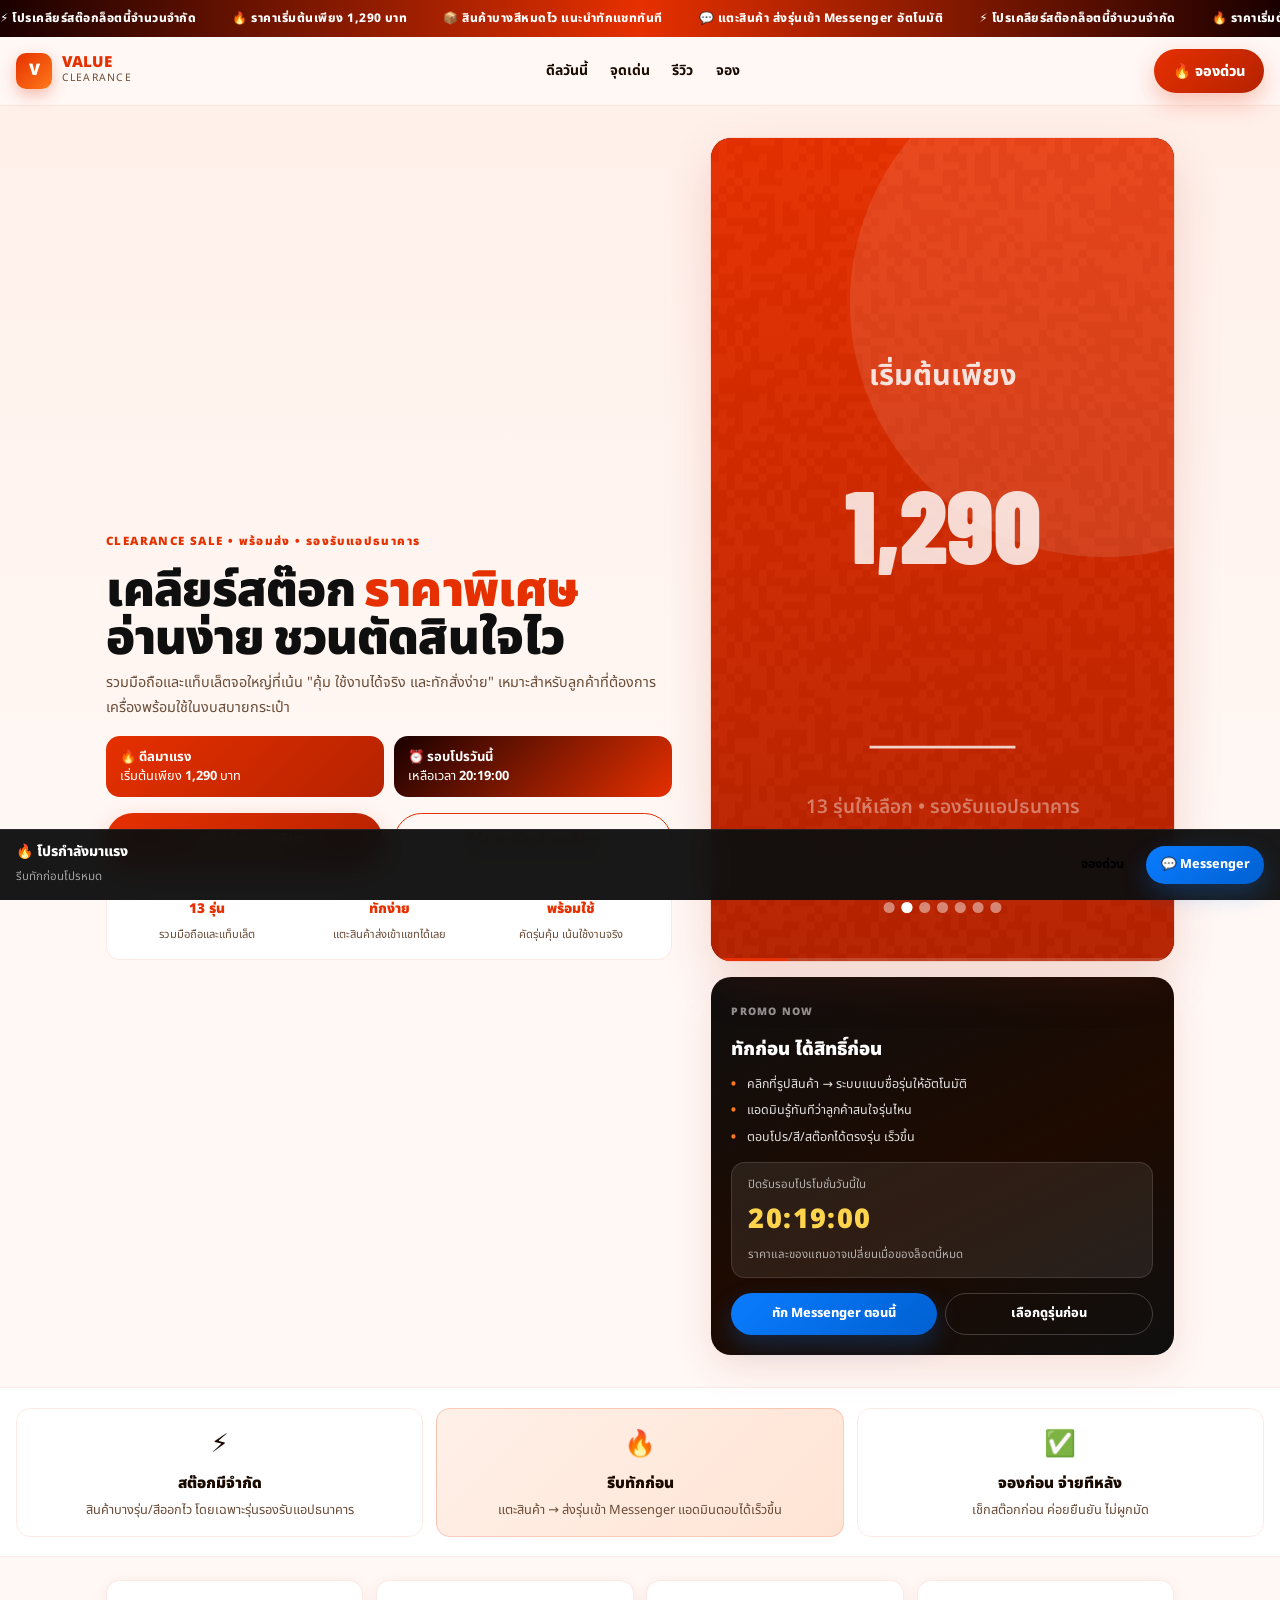
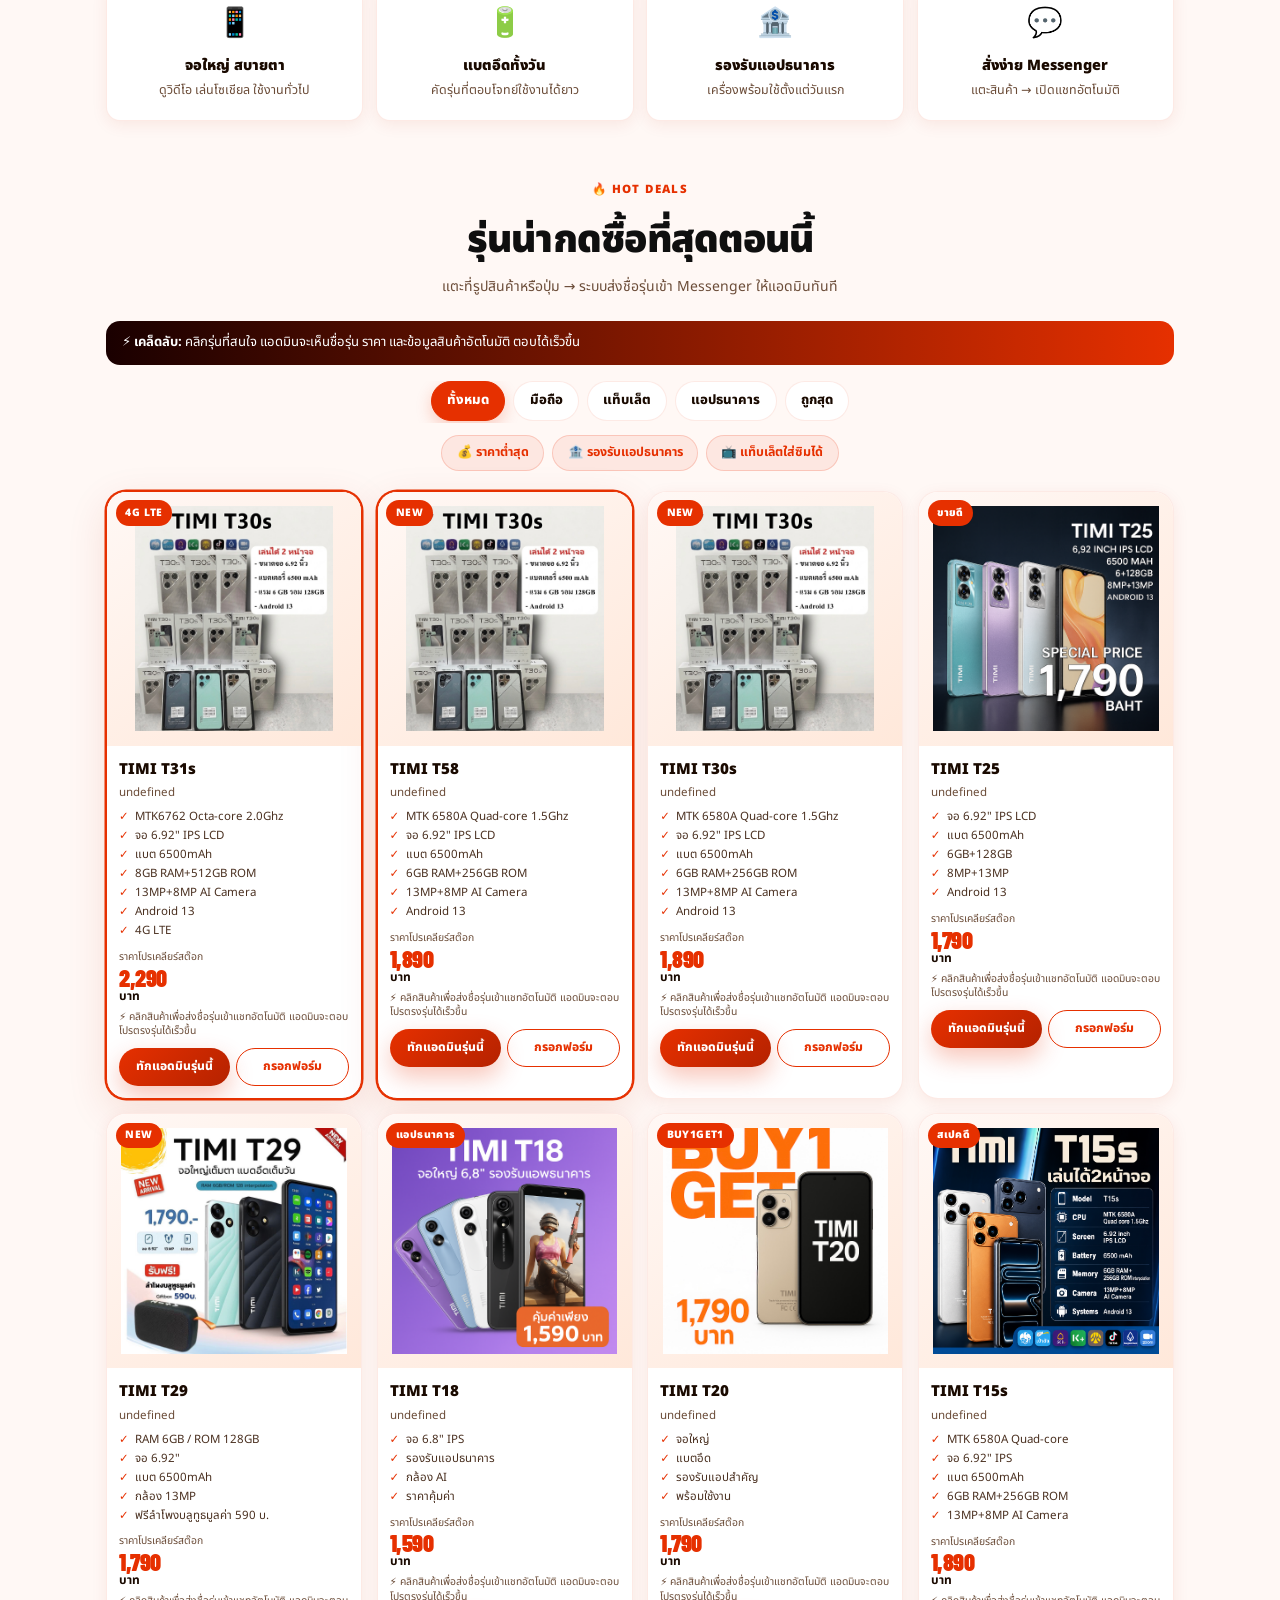
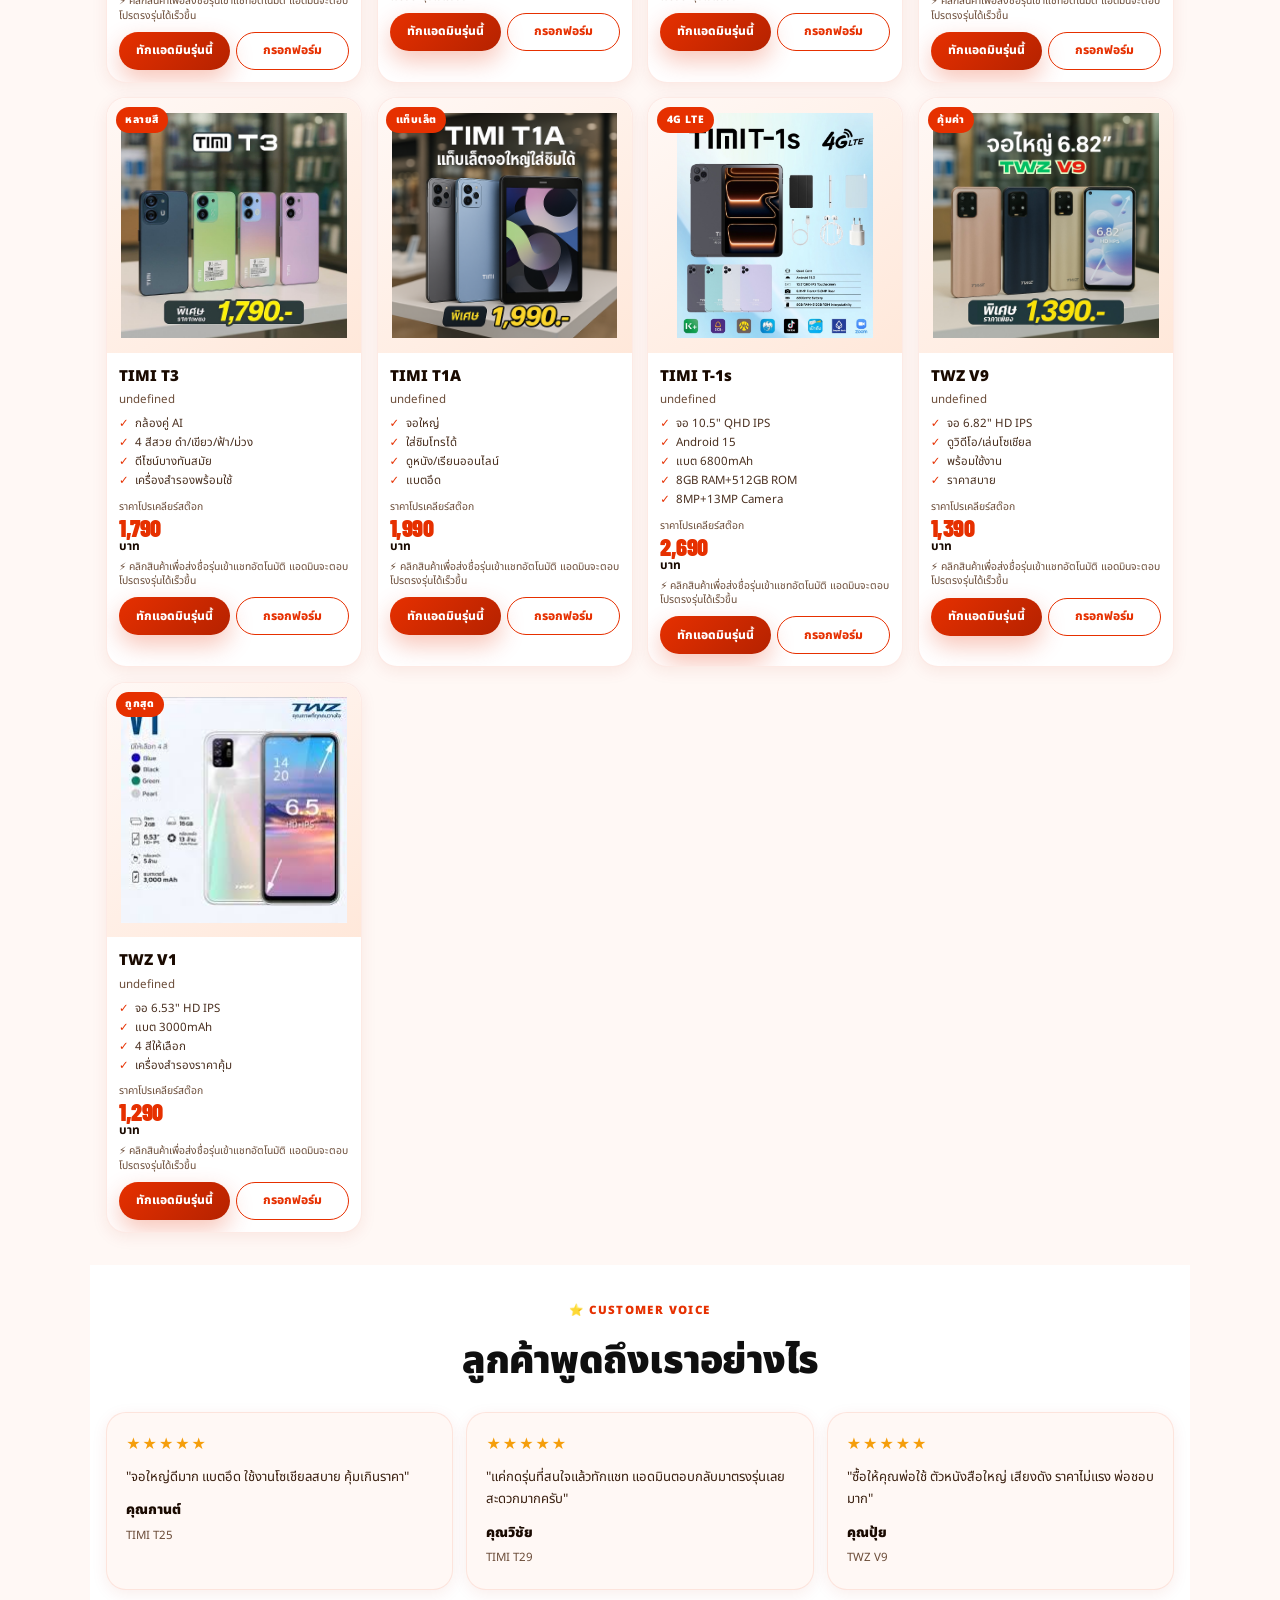
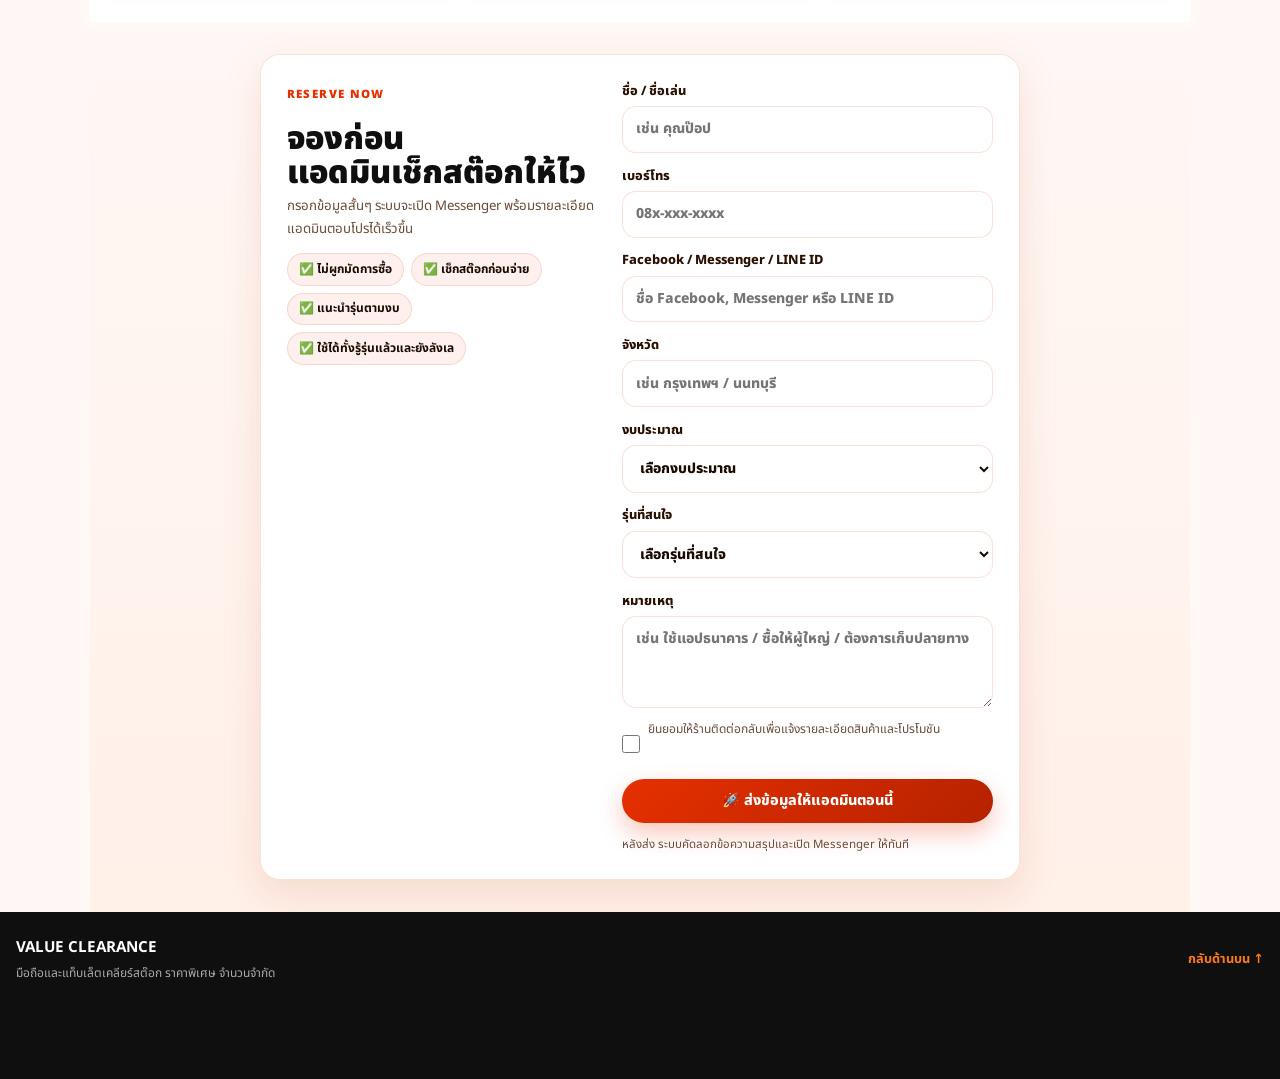
==== timi-clearance-v5/index.html @ 65710ac8 "Add TIMI clearance v5 test page" ====
<!doctype html>
<html lang="th">
<head>
  <meta charset="utf-8"/>
  <meta name="viewport" content="width=device-width, initial-scale=1"/>
  <title>มือถือเคลียร์สต๊อก ราคาพิเศษ | VALUE CLEARANCE</title>
  <meta name="description" content="มือถือและแท็บเล็ตจอใหญ่ ราคาพิเศษ พร้อมใช้งาน รองรับแอปธนาคาร แบตอึด ส่งไว มีรับประกัน"/>
  <meta property="og:title" content="มือถือเคลียร์สต๊อก ราคาพิเศษ"/>
  <meta property="og:description" content="ดีลมือถือจอใหญ่ เริ่มต้น 1,290 บาท"/>
  <meta property="og:image" content="../assets/campaign/phone-clearance-hero.png"/>
  <meta property="og:type" content="website"/>
  <link rel="preconnect" href="https://fonts.googleapis.com"/>
  <link rel="preconnect" href="https://fonts.gstatic.com" crossorigin/>
  <link href="https://fonts.googleapis.com/css2?family=Noto+Sans+Thai:wght@400;600;700;800;900&family=Barlow+Condensed:wght@700;800;900&display=swap" rel="stylesheet"/>
  <script>
/*
  แก้ค่าตรงนี้ก่อนอัปขึ้น GitHub Pages

  สิ่งที่เพิ่มในเวอร์ชันนี้:
  - Messenger ถูกตั้งเป็นช่องทางหลักของ Sale Page
  - เมื่อกดสินค้า/ปุ่มทักแชท ระบบจะเปิด Messenger พร้อม ref ของรุ่น/แหล่งที่มา
  - ระบบจะคัดลอกข้อความสรุป Lead หรือข้อมูลสินค้าไว้ให้ลูกค้าวางในแชทอีกชั้นหนึ่ง
  - ระบบรองรับการส่งข้อมูลไป Google Apps Script Web App เพื่อเก็บลง Google Sheets
  - Meta Pixel ถูกฝังใน <head> และยิง ViewContent, Lead, Contact ตามพฤติกรรมลูกค้า

  วิธีตั้งค่าแบบเร็ว:
  1) Messenger หลักของร้าน:
     preferredChat: "messenger"
     messengerUrl: "https://m.me/170306732996781"
     messengerPageIdOrUsername: "170306732996781"

  2) Meta Pixel:
     facebookPixelId: "วาง Pixel ID ที่นี่"

  3) Google Sheets:
     googleSheetsUrl: "วาง URL ของ Google Apps Script Web App ที่นี่"
     googleSheets.enabled: true
     googleSheets.webAppUrl: "วาง URL ของ Google Apps Script Web App ที่นี่"
*/
window.SALES_PAGE_CONFIG = {
  shopName: "VALUE CLEARANCE",
  tagline: "มือถือจอใหญ่ ราคาคุ้ม พร้อมใช้งาน",

  // [Chat Channel] เลือกช่องทางหลักเมื่อกดสินค้า: "messenger" คือค่าแนะนำสำหรับหน้านี้
  preferredChat: "messenger",

  // [LINE Fallback] เก็บไว้เป็นช่องทางสำรอง หากอนาคตต้องกลับไปใช้ LINE OA
  lineUrl: "https://line.me/R/ti/p/@YOUR_LINE_OA",
  lineOaId: "@YOUR_LINE_OA",
  // ถ้ามีลิงก์ LINE OA แบบพิเศษ สามารถใส่เองได้ เช่น https://line.me/R/oaMessage/%40YOUR_LINE_OA/
  // ระบบจะเติมข้อความตามหลัง ? ให้อัตโนมัติ
  lineOaMessageBase: "",

  // [Messenger] ลิงก์หลักของเพจ Facebook ที่ใช้รับ Lead จาก Sale Page
  messengerUrl: "https://m.me/170306732996781",
  messengerPageIdOrUsername: "170306732996781",

  phone: "YOUR_PHONE_NUMBER",
  // TODO: รอใส่ Pixel ID จาก Meta Events Manager (Chrome session ปัจจุบันยังเปิด Events Manager ไม่สำเร็จ)
  facebookPixelId: "",

  // [Messenger Automation] true = คัดลอกข้อความสรุปไว้ให้ลูกค้าวางใน Messenger เพราะ m.me ไม่รองรับ prefill ข้อความยาวโดยตรง
  autoCopyMessage: true,

  // [Google Sheets] Web App URL จาก Apps Script สำหรับบันทึก Lead เข้า Google Sheets
  googleSheetsUrl: "https://script.google.com/macros/s/AKfycbyaj0XPTR7laRkSAHMVWZaZtSeGnejkvhW45q8i0pRAoW2O400bATjP-mih1FFodAeHwA/exec",

  googleSheets: {
    // [Google Sheets] true = เปิดการส่งข้อมูลฟอร์มไป Google Sheets แบบเบื้องหลัง
    enabled: true,
    // [Google Sheets] วาง URL ที่ได้จาก Deploy > Web app เช่น https://script.google.com/macros/s/XXXXX/exec
    webAppUrl: "https://script.google.com/macros/s/AKfycbyaj0XPTR7laRkSAHMVWZaZtSeGnejkvhW45q8i0pRAoW2O400bATjP-mih1FFodAeHwA/exec"
  }
};

</script>
  <script>
    (function(){
      const pid=(window.SALES_PAGE_CONFIG?.facebookPixelId||"").trim();
      const ok=pid&&!pid.includes("YOUR_");
      window.__META_PIXEL_READY__=false;
      if(!ok)return;
      !function(f,b,e,v,n,t,s){if(f.fbq)return;n=f.fbq=function(){n.callMethod?n.callMethod.apply(n,arguments):n.queue.push(arguments)};if(!f._fbq)f._fbq=n;n.push=n;n.loaded=!0;n.version='2.0';n.queue=[];t=b.createElement(e);t.async=!0;t.src=v;s=b.getElementsByTagName(e)[0];s.parentNode.insertBefore(t,s)}(window,document,'script','https://connect.facebook.net/en_US/fbevents.js');
      fbq("init",pid);fbq("track","PageView");window.__META_PIXEL_READY__=true;
    })();
  </script>
  <style>
/* ═══════════════════════════════════════════
   VALUE CLEARANCE — Mobile-First Sales Page
   Theme: Black / Red / Orange
   ═══════════════════════════════════════════ */

*, *::before, *::after { box-sizing: border-box; margin: 0; padding: 0; }

:root {
  --red:    #e63000;
  --red2:   #b52200;
  --orange: #ff7a1a;
  --dark:   #0f0f0f;
  --ink:    #1a0a00;
  --muted:  #6b4c38;
  --card:   #ffffff;
  --border: rgba(230,48,0,.10);
  --bg:     #fff8f5;
  --shadow: 0 12px 40px rgba(180,40,0,.12);
  --shadow-sm: 0 4px 16px rgba(180,40,0,.08);
  --radius: 20px;
  --radius-sm: 14px;
  --r: 999px;
}

html { scroll-behavior: smooth; }

body {
  font-family: "Noto Sans Thai", system-ui, sans-serif;
  background: var(--bg);
  color: var(--ink);
  line-height: 1.6;
  overflow-x: hidden;
}

img { display: block; max-width: 100%; }
a { color: inherit; text-decoration: none; }
button { cursor: pointer; font: inherit; border: none; background: none; }

/* ── TICKER ── */
.ticker { background: linear-gradient(90deg,#1a0000,#e63000,#1a0000); overflow: hidden; padding: 9px 0; }
.ticker-track {
  display: flex; gap: 36px; white-space: nowrap; min-width: max-content;
  animation: ticker-slide 22s linear infinite;
  font-size: .75rem; font-weight: 800; color: #fff; letter-spacing: .04em;
}
@keyframes ticker-slide { from{transform:translateX(0)} to{transform:translateX(-50%)} }

/* ── HEADER ── */
.site-header {
  position: sticky; top: 0; z-index: 100;
  display: flex; align-items: center; justify-content: space-between; gap: 12px;
  padding: .75rem 1rem;
  background: rgba(255,248,245,.92); backdrop-filter: blur(14px);
  border-bottom: 1px solid var(--border);
}
.brand { display: flex; align-items: center; gap: .6rem; }
.brand-icon {
  width: 36px; height: 36px; border-radius: 10px; display: grid; place-items: center;
  background: linear-gradient(135deg,var(--red),var(--orange));
  font-size: 1rem; font-weight: 900; color: #fff;
  box-shadow: 0 6px 16px rgba(230,48,0,.3);
}
.brand strong { display: block; font-size: .95rem; font-weight: 900; color: var(--red); line-height: 1; }
.brand small  { display: block; font-size: .65rem; color: var(--muted); letter-spacing: .12em; }
.desktop-nav { display: none; }
@media(min-width:700px){ .desktop-nav{display:flex;gap:1.4rem;} .desktop-nav a{font-size:.875rem;font-weight:700;color:var(--ink);} .desktop-nav a:hover{color:var(--red);} }

/* ── BUTTONS ── */
.btn { display: inline-flex; align-items: center; justify-content: center; gap: .4rem; border-radius: var(--r); font-weight: 800; white-space: nowrap; transition: transform .15s, filter .15s; min-height: 44px; padding: .6rem 1.2rem; font-size: .9rem; }
.btn:hover { transform: translateY(-2px); filter: brightness(1.06); }
.btn:active { transform: scale(.97); }

.btn-primary  { background: linear-gradient(135deg,var(--red),var(--red2)); color: #fff; box-shadow: 0 10px 24px rgba(230,48,0,.28); }
.btn-fire     { background: linear-gradient(135deg,var(--red),var(--red2)); color: #fff; box-shadow: 0 10px 24px rgba(230,48,0,.28); animation: pulse-btn 1.9s ease-in-out infinite; }
.btn-fire-sm  { background: linear-gradient(135deg,var(--red),var(--red2)); color: #fff; padding: .5rem 1rem; font-size: .8rem; min-height: 36px; }
.btn-messenger{ background: linear-gradient(135deg,#0a7cff,#0060d1); color: #fff; box-shadow: 0 10px 24px rgba(10,124,255,.25); }
.btn-ghost    { background: transparent; color: var(--red); border: 1.5px solid var(--red); }
.btn-ghost:hover{ background: rgba(230,48,0,.06); }
.btn-lg       { padding: .85rem 1.8rem; font-size: 1rem; min-height: 52px; }
.btn-sm       { padding: .5rem .9rem; font-size: .78rem; min-height: 38px; }

@keyframes pulse-btn {
  0%,100%{ box-shadow: 0 10px 24px rgba(230,48,0,.28); }
  50%{ box-shadow: 0 10px 36px rgba(230,48,0,.55); }
}

/* ── VIDEO HERO ── */
/* ── HERO (original two-column layout) ── */
.hero-shell {
  background: linear-gradient(180deg,#fff0ea 0%,#fff8f5 60%,#fff8f5 100%);
}
.hero {
  display: grid; grid-template-columns: 1fr;
  gap: 1.6rem; align-items: start;
}
@media(min-width:900px){
  .hero { grid-template-columns: 1.1fr 0.9fr; gap: 2.4rem; align-items: center; }
}

.hero-copy .eyebrow { color: var(--red); font-size: .72rem; letter-spacing: .12em; font-weight: 900; text-transform: uppercase; display: block; margin-bottom: .7rem; }
.hero-copy h1 {
  font-family: "Barlow Condensed","Noto Sans Thai",sans-serif;
  font-size: clamp(2rem,8vw,3rem); font-weight: 900; line-height: 1.0;
  text-transform: uppercase; letter-spacing: -.02em; color: #0f0f0f; margin-bottom: .7rem;
}
.hero-copy h1 span { color: var(--red); }
.hero-copy > p { font-size: .9rem; color: var(--muted); line-height: 1.75; margin-bottom: 1rem; }

.hero-alerts { display: flex; gap: .6rem; flex-wrap: wrap; margin-bottom: 1rem; }
.hero-alert {
  flex: 1; min-width: 140px; border-radius: var(--radius-sm);
  padding: .7rem .9rem; color: #fff; font-size: .8rem; line-height: 1.4;
}
.hero-alert strong { display: block; font-size: .82rem; margin-bottom: 2px; }
.hero-alert.hot  { background: linear-gradient(135deg,#e63000,#b52200); }
.hero-alert.warn { background: linear-gradient(135deg,#1a0000,#e63000); }

.hero-actions { display: flex; gap: .7rem; flex-wrap: wrap; margin-bottom: 1.1rem; }
.hero-actions .btn { flex: 1; min-width: 130px; }

.trust-row {
  display: flex; gap: .5rem; flex-wrap: wrap;
  padding: .8rem; background: #fff;
  border-radius: var(--radius-sm); border: 1px solid var(--border);
}
.trust-row div { flex: 1; min-width: 80px; text-align: center; }
.trust-row strong { display: block; font-size: .85rem; font-weight: 900; color: var(--red); }
.trust-row span   { font-size: .7rem; color: var(--muted); }

/* right column */
.hero-visual-wrap { display: flex; flex-direction: column; gap: 1rem; }

/* video slot — replaces campaign image */
.hero-video-slot {
  position: relative; border-radius: var(--radius); overflow: hidden;
  box-shadow: 0 20px 50px rgba(180,40,0,.16), 0 0 0 1px var(--border);
  background: #0f0f0f;
}
.hero-video-slot canvas { display: block; width: 100%; }
.vid-ui { position: absolute; bottom: 0; left: 0; right: 0; }
.vid-progress-bar { height: 3px; background: rgba(255,255,255,.15); }
.vid-progress-fill { height: 100%; width: 0%; background: var(--red); transition: width .3s linear; }

/* side card */
.hero-side-card {
  padding: 1.3rem; border-radius: var(--radius);
  background: linear-gradient(155deg,#0f0f0f,#1e0a00 55%,#0f0f0f);
  color: #fff; box-shadow: var(--shadow);
}
.hero-side-card .eyebrow { color: rgba(255,255,255,.55); font-size: .65rem; }
.hero-side-card h2 { font-size: 1.15rem; font-weight: 900; margin: .4rem 0 .7rem; }
.rush-list { list-style: none; padding: 0; display: flex; flex-direction: column; gap: .5rem; margin-bottom: .9rem; }
.rush-list li { font-size: .78rem; color: rgba(255,255,255,.88); padding-left: 1rem; position: relative; line-height: 1.5; }
.rush-list li::before { content: "•"; position: absolute; left: 0; color: var(--orange); font-weight: 900; }
.countdown-card {
  background: rgba(255,255,255,.08); border: 1px solid rgba(255,255,255,.12);
  border-radius: var(--radius-sm); padding: .8rem 1rem; margin-bottom: .9rem;
}
.countdown-card small, .countdown-card span { display: block; font-size: .72rem; color: rgba(255,255,255,.65); }
.countdown-card strong { display: block; font-size: 1.7rem; font-weight: 900; color: #ffd44d; letter-spacing: .05em; margin: .2rem 0 .3rem; font-variant-numeric: tabular-nums; }
.side-card-actions { display: flex; gap: .5rem; flex-wrap: wrap; }
.side-card-actions .btn { flex: 1; font-size: .8rem; min-height: 42px; }
.btn-ghost.side { border-color: rgba(255,255,255,.2); color: #fff; }
.btn-ghost.side:hover { background: rgba(255,255,255,.08); }

/* ── URGENCY STRIP ── */
.urgency-strip {
  display: grid; grid-template-columns: repeat(3,1fr); gap: .8rem;
  padding: 1.2rem 1rem;
  background: #fff; border-top: 1px solid var(--border); border-bottom: 1px solid var(--border);
}
@media(max-width:600px){ .urgency-strip{grid-template-columns:1fr;} }

.urgency-card { padding: 1rem; border-radius: var(--radius-sm); border: 1px solid var(--border); text-align: center; }
.urgency-card.highlight { background: linear-gradient(135deg,#fff0e8,#ffe4d4); border-color: rgba(230,48,0,.18); }
.urg-icon { font-size: 1.6rem; display: block; margin-bottom: .4rem; }
.urgency-card strong { display: block; font-size: .95rem; font-weight: 900; color: var(--ink); margin-bottom: .3rem; }
.urgency-card p { font-size: .8rem; color: var(--muted); line-height: 1.5; }

/* ── BENEFITS ── */
.benefit-strip {
  display: grid; grid-template-columns: repeat(2,1fr); gap: .8rem;
  padding: 1.4rem 1rem; max-width: 1100px; margin: 0 auto;
}
@media(min-width:700px){ .benefit-strip{grid-template-columns:repeat(4,1fr);} }

.benefit-card {
  padding: 1.2rem; border-radius: var(--radius-sm);
  background: #fff; border: 1px solid var(--border); box-shadow: var(--shadow-sm);
  text-align: center;
}
.bicon { font-size: 1.8rem; display: block; margin-bottom: .5rem; }
.benefit-card strong { display: block; font-size: .9rem; font-weight: 900; color: var(--ink); margin-bottom: .25rem; }
.benefit-card p { font-size: .78rem; color: var(--muted); }

/* ── SECTION COMMON ── */
.section-pad { padding: 2rem 1rem; max-width: 1100px; margin: 0 auto; }
.section-head { text-align: center; margin-bottom: 1.4rem; }
.eyebrow { display: inline-block; font-size: .72rem; font-weight: 900; letter-spacing: .12em; text-transform: uppercase; color: var(--red); margin-bottom: .5rem; }
.section-head h2 {
  font-family: "Barlow Condensed","Noto Sans Thai",sans-serif;
  font-size: clamp(1.6rem,5vw,2.4rem); font-weight: 900; text-transform: uppercase;
  color: #0f0f0f; margin-bottom: .4rem; letter-spacing: -.02em;
}
.section-head p { font-size: .875rem; color: var(--muted); max-width: 520px; margin: 0 auto; line-height: 1.7; }

.deal-notice {
  background: linear-gradient(90deg,#1a0000,#e63000);
  color: #fff; font-size: .82rem; border-radius: var(--radius-sm);
  padding: .75rem 1rem; margin-bottom: 1rem; line-height: 1.5;
}

/* ── FILTERS ── */
.toolbar { display: flex; gap: .5rem; flex-wrap: wrap; justify-content: center; margin-bottom: .8rem; overflow-x: auto; padding-bottom: 2px; }
.filter-btn {
  min-height: 40px; padding: .45rem .95rem; border-radius: var(--r);
  font-size: .82rem; font-weight: 800; white-space: nowrap;
  background: #fff; color: var(--ink); border: 1.5px solid var(--border);
  transition: all .15s;
}
.filter-btn.is-active, .filter-btn:hover { background: var(--red); color: #fff; border-color: var(--red); box-shadow: 0 6px 16px rgba(230,48,0,.22); }

.quick-picks { display: flex; gap: .5rem; flex-wrap: wrap; justify-content: center; margin-bottom: 1.2rem; }
.mini-chip {
  font-size: .78rem; font-weight: 700; padding: .4rem .9rem; border-radius: var(--r);
  background: rgba(230,48,0,.08); border: 1px solid rgba(230,48,0,.18); color: var(--red);
  min-height: 36px; transition: all .15s;
}
.mini-chip:hover { background: rgba(230,48,0,.15); }

/* ── PRODUCT GRID ── */
.product-grid {
  display: grid; gap: .9rem;
  grid-template-columns: repeat(2, 1fr);
}
@media(min-width:600px){ .product-grid{grid-template-columns:repeat(3,1fr);} }
@media(min-width:900px){ .product-grid{grid-template-columns:repeat(4,1fr);} }

.product-card {
  background: var(--card); border-radius: var(--radius); overflow: hidden;
  border: 1px solid var(--border); box-shadow: var(--shadow-sm);
  transition: transform .2s, box-shadow .2s;
}
.product-card.is-featured { border-color: var(--red); box-shadow: 0 0 0 1.5px var(--red), var(--shadow); }
.product-card:hover { transform: translateY(-4px); box-shadow: var(--shadow); }

.product-media {
  position: relative; display: block; width: 100%; padding: 0;
  background: linear-gradient(145deg,#fff8f5,#ffe8da);
  aspect-ratio: 1/1; overflow: hidden;
}
.product-media img { width: 100%; height: 100%; object-fit: contain; padding: .9rem; transition: transform .25s; }
.product-media:hover img { transform: scale(1.05); }
.badge {
  position: absolute; top: .55rem; left: .55rem;
  background: var(--red); color: #fff; font-size: .65rem; font-weight: 900;
  padding: .28rem .6rem; border-radius: var(--r); letter-spacing: .04em;
}

.product-body { padding: .75rem; }
.product-title-link {
  display: block; text-align: left; padding: 0;
  font-size: .95rem; font-weight: 900; color: var(--ink); margin-bottom: .2rem;
  transition: color .15s;
}
.product-title-link:hover { color: var(--red); }
.subtitle { font-size: .72rem; color: var(--muted); margin-bottom: .5rem; line-height: 1.4; }

.specs { list-style: none; margin-bottom: .6rem; display: flex; flex-direction: column; gap: .18rem; }
.specs li { font-size: .72rem; color: #4a3020; line-height: 1.4; padding-left: 1rem; position: relative; }
.specs li::before { content: "✓"; position: absolute; left: 0; color: var(--red); font-weight: 900; }

.price-row { margin-bottom: .5rem; }
.price-row small { font-size: .65rem; color: var(--muted); display: block; }
.price { font-family: "Barlow Condensed","Noto Sans Thai",sans-serif; font-size: 1.5rem; font-weight: 900; color: var(--red); line-height: 1; letter-spacing: -.02em; }
.price small { font-size: .75rem; font-family: "Noto Sans Thai",sans-serif; font-weight: 700; color: var(--ink); letter-spacing: 0; }

.rush-note { font-size: .65rem; color: var(--muted); line-height: 1.4; margin-bottom: .55rem; }

.card-actions { display: flex; gap: .4rem; }
.card-actions .btn { flex: 1; font-size: .75rem; min-height: 38px; padding: .4rem .5rem; }
.btn-primary.card-btn { background: linear-gradient(135deg,var(--red),var(--red2)); color: #fff; }
.btn-ghost.card-btn  { border-color: var(--border); color: var(--muted); font-size: .72rem; }

/* ── REVIEWS ── */
.reviews { background: #fff; padding: 2rem 1rem; }
.reviews .reviews-inner, .reviews { max-width: 1100px; margin: 0 auto; }
.review-grid { display: grid; gap: .8rem; grid-template-columns: 1fr; margin-top: 1.2rem; }
@media(min-width:700px){ .review-grid{grid-template-columns:repeat(3,1fr);} }

.review-card {
  padding: 1.2rem; border-radius: var(--radius);
  background: var(--bg); border: 1px solid var(--border); box-shadow: var(--shadow-sm);
}
.stars { font-size: 1rem; color: #f59e0b; margin-bottom: .5rem; letter-spacing: 2px; }
.review-card p { font-size: .82rem; color: #3a2010; line-height: 1.7; margin-bottom: .75rem; }
.review-card strong { font-size: .85rem; font-weight: 900; color: var(--ink); display: block; }
.review-card span   { font-size: .72rem; color: var(--muted); }

/* ── LEAD FORM ── */
.lead-section { background: linear-gradient(180deg,#fff8f5,#fff0e8); padding: 2rem 1rem; }
.lead-card {
  max-width: 760px; margin: 0 auto; display: grid; gap: 1.6rem;
  background: #fff; border-radius: var(--radius);
  border: 1px solid rgba(230,48,0,.14); box-shadow: var(--shadow);
  padding: 1.6rem;
}
@media(min-width:760px){ .lead-card{grid-template-columns:1fr 1.2fr;} }

.lead-copy h2 { font-family:"Barlow Condensed","Noto Sans Thai",sans-serif; font-size:clamp(1.5rem,5vw,2rem); font-weight:900; text-transform:uppercase; color:#0f0f0f; margin:.5rem 0; line-height:1.05; }
.lead-copy p  { font-size:.83rem; color:var(--muted); margin-bottom:.8rem; line-height:1.7; }
.mini-benefits{ display:flex; flex-wrap:wrap; gap:.45rem; }
.mini-benefits span{ font-size:.75rem; font-weight:700; padding:.35rem .7rem; border-radius:var(--r); background:rgba(230,48,0,.07); border:1px solid rgba(230,48,0,.15); color:var(--ink); }

.lead-form { display:grid; gap:.8rem; }
.lead-form label { display:flex; flex-direction:column; gap:.3rem; font-size:.8rem; font-weight:800; color:#2a1000; }
.lead-form input,
.lead-form select,
.lead-form textarea {
  background:#fff; border:1.5px solid rgba(230,48,0,.15); color:var(--ink);
  border-radius:var(--radius-sm); padding:.7rem .85rem; font:inherit; font-size:.875rem;
  min-height:44px; transition:border-color .15s,outline .15s;
}
.lead-form input:focus,
.lead-form select:focus,
.lead-form textarea:focus { outline:3px solid rgba(230,48,0,.14); border-color:var(--red); }
.lead-form .full { grid-column:1/-1; }
.lead-form .consent { flex-direction:row; align-items:flex-start; gap:.5rem; }
.lead-form .consent input { width:18px; height:18px; flex-shrink:0; margin-top:.1rem; }
.lead-form .consent span { font-size:.75rem; font-weight:400; color:var(--muted); line-height:1.5; }
.form-note { font-size:.72rem; color:var(--muted); line-height:1.5; }
.form-note.is-success { color:#059669; }
.form-note.is-warning { color:var(--red); }

/* ── FOOTER ── */
.site-footer {
  background:#0f0f0f; color:rgba(255,255,255,.65);
  padding:1.5rem 1rem; display:flex; align-items:center; justify-content:space-between; flex-wrap:wrap; gap:.8rem;
  padding-bottom:6rem;
}
.site-footer strong { color:#fff; display:block; font-size:.95rem; margin-bottom:.25rem; }
.site-footer p { font-size:.75rem; }
.site-footer a { font-size:.8rem; color:var(--orange); font-weight:700; }

/* ── STICKY CTA ── */
.sticky-cta {
  position:fixed; bottom:0; left:0; right:0; z-index:200;
  background:rgba(15,15,15,.96); backdrop-filter:blur(12px);
  border-top:1px solid rgba(255,255,255,.08);
  padding:.7rem 1rem;
  display:flex; align-items:center; justify-content:space-between; gap:.8rem;
}
.sticky-copy strong { display:block; font-size:.875rem; font-weight:800; color:#fff; }
.sticky-copy small  { font-size:.72rem; color:rgba(255,255,255,.6); font-variant-numeric:tabular-nums; }
.sticky-actions { display:flex; gap:.5rem; flex-shrink:0; }

/* ── TOAST ── */
.toast {
  position:fixed; bottom:70px; left:50%; transform:translateX(-50%);
  background:#0f0f0f; color:#fff; font-size:.8rem; font-weight:700;
  padding:.7rem 1.2rem; border-radius:var(--r); z-index:999;
  box-shadow:0 8px 24px rgba(0,0,0,.35);
  max-width:calc(100vw - 2rem); text-align:center; line-height:1.4;
  animation:toast-in .25s ease;
}
@keyframes toast-in{ from{opacity:0;transform:translateX(-50%) translateY(12px)} to{opacity:1;transform:translateX(-50%) translateY(0)} }

/* ── UTILITIES ── */
.pulse { animation:pulse-btn 1.9s ease-in-out infinite; }

</style>
</head>
<body>

<div class="ticker" aria-hidden="true">
  <div class="ticker-track">
    <span>⚡ โปรเคลียร์สต๊อกล็อตนี้จำนวนจำกัด</span>
    <span>🔥 ราคาเริ่มต้นเพียง 1,290 บาท</span>
    <span>📦 สินค้าบางสีหมดไว แนะนำทักแชททันที</span>
    <span>💬 แตะสินค้า ส่งรุ่นเข้า Messenger อัตโนมัติ</span>
    <span>⚡ โปรเคลียร์สต๊อกล็อตนี้จำนวนจำกัด</span>
    <span>🔥 ราคาเริ่มต้นเพียง 1,290 บาท</span>
    <span>📦 สินค้าบางสีหมดไว แนะนำทักแชททันที</span>
    <span>💬 แตะสินค้า ส่งรุ่นเข้า Messenger อัตโนมัติ</span>
  </div>
</div>

<header class="site-header" id="top">
  <a class="brand" href="#top">
    <span class="brand-icon">V</span>
    <span><strong>VALUE</strong><small>CLEARANCE</small></span>
  </a>
  <nav class="desktop-nav">
    <a href="#deals">ดีลวันนี้</a>
    <a href="#why">จุดเด่น</a>
    <a href="#reviews">รีวิว</a>
    <a href="#lead-form">จอง</a>
  </nav>
  <button class="btn btn-primary" data-scroll-to="lead-form">🔥 จองด่วน</button>
</header>

<main>
  <!-- HERO (original layout — video replaces campaign image) -->
  <section class="hero-shell">
    <section class="hero section-pad">
      <div class="hero-copy">
        <span class="eyebrow">CLEARANCE SALE • พร้อมส่ง • รองรับแอปธนาคาร</span>
        <h1>เคลียร์สต๊อก <span>ราคาพิเศษ</span><br/>อ่านง่าย ชวนตัดสินใจไว</h1>
        <p>รวมมือถือและแท็บเล็ตจอใหญ่ที่เน้น "คุ้ม ใช้งานได้จริง และทักสั่งง่าย" เหมาะสำหรับลูกค้าที่ต้องการเครื่องพร้อมใช้ในงบสบายกระเป๋า</p>

        <div class="hero-alerts">
          <div class="hero-alert hot">
            <strong>🔥 ดีลมาแรง</strong>
            <span>เริ่มต้นเพียง <b id="heroMinPrice">1,290</b> บาท</span>
          </div>
          <div class="hero-alert warn">
            <strong>⏰ รอบโปรวันนี้</strong>
            <span>เหลือเวลา <b id="heroCountdown">--:--:--</b></span>
          </div>
        </div>

        <div class="hero-actions">
          <button class="btn btn-fire btn-lg pulse" data-scroll-to="deals">🛒 ดูสินค้าราคาพิเศษ</button>
          <button class="btn btn-ghost btn-lg" data-scroll-to="lead-form">ให้แอดมินช่วยเลือก</button>
        </div>

        <div class="trust-row">
          <div><strong id="catalogCount">11 รุ่น</strong><span>รวมมือถือและแท็บเล็ต</span></div>
          <div><strong>ทักง่าย</strong><span>แตะสินค้าส่งเข้าแชทได้เลย</span></div>
          <div><strong>พร้อมใช้</strong><span>คัดรุ่นคุ้ม เน้นใช้งานจริง</span></div>
        </div>
      </div>

      <div class="hero-visual-wrap">
        <!-- วิดีโอโฆษณาแทนรูปโปรโมชั่น -->
        <div class="hero-visual hero-video-slot">
          <canvas id="adCanvas" aria-label="วิดีโอโฆษณาเคลียร์สต๊อก"></canvas>
          <div class="vid-ui">
            <div class="vid-progress-bar"><div class="vid-progress-fill" id="vidProgress"></div></div>
          </div>
        </div>

        <aside class="hero-side-card">
          <span class="eyebrow">PROMO NOW</span>
          <h2>ทักก่อน ได้สิทธิ์ก่อน</h2>
          <ul class="rush-list">
            <li>คลิกที่รูปสินค้า → ระบบแนบชื่อรุ่นให้อัตโนมัติ</li>
            <li>แอดมินรู้ทันทีว่าลูกค้าสนใจรุ่นไหน</li>
            <li>ตอบโปร/สี/สต๊อกได้ตรงรุ่น เร็วขึ้น</li>
          </ul>
          <div class="countdown-card">
            <small>ปิดรับรอบโปรโมชั่นวันนี้ใน</small>
            <strong id="countdownText">--:--:--</strong>
            <span>ราคาและของแถมอาจเปลี่ยนเมื่อของล็อตนี้หมด</span>
          </div>
          <div class="side-card-actions">
            <a class="btn btn-messenger" id="heroLineBtn" href="#" target="_blank" rel="noopener" data-chat-general data-contact-location="hero-side">ทัก Messenger ตอนนี้</a>
            <button class="btn btn-ghost side" data-scroll-to="deals">เลือกดูรุ่นก่อน</button>
          </div>
        </aside>
      </div>
    </section>
  </section>

  <!-- URGENCY -->
  <section class="urgency-strip">
    <div class="urgency-card"><span class="urg-icon">⚡</span><strong>สต๊อกมีจำกัด</strong><p>สินค้าบางรุ่น/สีออกไว โดยเฉพาะรุ่นรองรับแอปธนาคาร</p></div>
    <div class="urgency-card highlight"><span class="urg-icon">🔥</span><strong>รีบทักก่อน</strong><p>แตะสินค้า → ส่งรุ่นเข้า Messenger แอดมินตอบได้เร็วขึ้น</p></div>
    <div class="urgency-card"><span class="urg-icon">✅</span><strong>จองก่อน จ่ายทีหลัง</strong><p>เช็กสต๊อกก่อน ค่อยยืนยัน ไม่ผูกมัด</p></div>
  </section>

  <!-- BENEFITS -->
  <section class="benefit-strip" id="why">
    <article class="benefit-card"><span class="bicon">📱</span><strong>จอใหญ่ สบายตา</strong><p>ดูวิดีโอ เล่นโซเชียล ใช้งานทั่วไป</p></article>
    <article class="benefit-card"><span class="bicon">🔋</span><strong>แบตอึดทั้งวัน</strong><p>คัดรุ่นที่ตอบโจทย์ใช้งานได้ยาว</p></article>
    <article class="benefit-card"><span class="bicon">🏦</span><strong>รองรับแอปธนาคาร</strong><p>เครื่องพร้อมใช้ตั้งแต่วันแรก</p></article>
    <article class="benefit-card"><span class="bicon">💬</span><strong>สั่งง่าย Messenger</strong><p>แตะสินค้า → เปิดแชทอัตโนมัติ</p></article>
  </section>

  <!-- PRODUCTS -->
  <section class="section-pad" id="deals">
    <div class="section-head">
      <span class="eyebrow">🔥 HOT DEALS</span>
      <h2>รุ่นน่ากดซื้อที่สุดตอนนี้</h2>
      <p>แตะที่รูปสินค้าหรือปุ่ม → ระบบส่งชื่อรุ่นเข้า Messenger ให้แอดมินทันที</p>
    </div>
    <div class="deal-notice"><strong>⚡ เคล็ดลับ:</strong> คลิกรุ่นที่สนใจ แอดมินจะเห็นชื่อรุ่น ราคา และข้อมูลสินค้าอัตโนมัติ ตอบได้เร็วขึ้น</div>
    <div class="toolbar">
      <button class="filter-btn is-active" data-filter="all">ทั้งหมด</button>
      <button class="filter-btn" data-filter="phone">มือถือ</button>
      <button class="filter-btn" data-filter="tablet">แท็บเล็ต</button>
      <button class="filter-btn" data-filter="banking">แอปธนาคาร</button>
      <button class="filter-btn" data-filter="lowest">ถูกสุด</button>
    </div>
    <div class="quick-picks">
      <button class="mini-chip" data-filter-shortcut="lowest">💰 ราคาต่ำสุด</button>
      <button class="mini-chip" data-filter-shortcut="banking">🏦 รองรับแอปธนาคาร</button>
      <button class="mini-chip" data-filter-shortcut="tablet">📺 แท็บเล็ตใส่ซิมได้</button>
    </div>
    <div class="product-grid" id="productGrid" aria-live="polite"></div>
  </section>

  <!-- REVIEWS -->
  <section class="reviews section-pad" id="reviews">
    <div class="section-head">
      <span class="eyebrow">⭐ CUSTOMER VOICE</span>
      <h2>ลูกค้าพูดถึงเราอย่างไร</h2>
    </div>
    <div class="review-grid">
      <article class="review-card"><div class="stars">★★★★★</div><p>"จอใหญ่ดีมาก แบตอึด ใช้งานโซเชียลสบาย คุ้มเกินราคา"</p><strong>คุณกานต์</strong><span>TIMI T25</span></article>
      <article class="review-card"><div class="stars">★★★★★</div><p>"แค่กดรุ่นที่สนใจแล้วทักแชท แอดมินตอบกลับมาตรงรุ่นเลย สะดวกมากครับ"</p><strong>คุณวิชัย</strong><span>TIMI T29</span></article>
      <article class="review-card"><div class="stars">★★★★★</div><p>"ซื้อให้คุณพ่อใช้ ตัวหนังสือใหญ่ เสียงดัง ราคาไม่แรง พ่อชอบมาก"</p><strong>คุณปุ้ย</strong><span>TWZ V9</span></article>
    </div>
  </section>

  <!-- LEAD FORM -->
  <section class="lead-section section-pad" id="lead-form">
    <div class="lead-card">
      <div class="lead-copy">
        <span class="eyebrow">RESERVE NOW</span>
        <h2>จองก่อน<br/>แอดมินเช็กสต๊อกให้ไว</h2>
        <p>กรอกข้อมูลสั้นๆ ระบบจะเปิด Messenger พร้อมรายละเอียด แอดมินตอบโปรได้เร็วขึ้น</p>
        <div class="mini-benefits">
          <span>✅ ไม่ผูกมัดการซื้อ</span>
          <span>✅ เช็กสต๊อกก่อนจ่าย</span>
          <span>✅ แนะนำรุ่นตามงบ</span>
          <span>✅ ใช้ได้ทั้งรู้รุ่นแล้วและยังลังเล</span>
        </div>
      </div>
      <form class="lead-form" id="customerLeadForm">
        <label>ชื่อ / ชื่อเล่น<input type="text" name="name" placeholder="เช่น คุณป๊อป" required/></label>
        <label>เบอร์โทร<input type="tel" name="phone" placeholder="08x-xxx-xxxx" required/></label>
        <label>Facebook / Messenger / LINE ID<input type="text" name="line" placeholder="ชื่อ Facebook, Messenger หรือ LINE ID"/></label>
        <label>จังหวัด<input type="text" name="province" placeholder="เช่น กรุงเทพฯ / นนทบุรี"/></label>
        <label>งบประมาณ
          <select name="budget">
            <option value="">เลือกงบประมาณ</option>
            <option value="ไม่เกิน 1,500 บาท">ไม่เกิน 1,500 บาท</option>
            <option value="1,500 - 1,900 บาท">1,500 - 1,900 บาท</option>
            <option value="2,000 - 3,000 บาท">2,000 - 3,000 บาท</option>
            <option value="ยังไม่แน่ใจ ให้แอดมินแนะนำ">ยังไม่แน่ใจ ให้แอดมินแนะนำ</option>
          </select>
        </label>
        <label>รุ่นที่สนใจ
          <select name="product" id="productSelect"><option value="">เลือกรุ่นที่สนใจ</option></select>
        </label>
        <label class="full">หมายเหตุ<textarea name="note" rows="3" placeholder="เช่น ใช้แอปธนาคาร / ซื้อให้ผู้ใหญ่ / ต้องการเก็บปลายทาง"></textarea></label>
        <label class="consent full"><input type="checkbox" required/><span>ยินยอมให้ร้านติดต่อกลับเพื่อแจ้งรายละเอียดสินค้าและโปรโมชัน</span></label>
        <button class="btn btn-fire full" type="submit">🚀 ส่งข้อมูลให้แอดมินตอนนี้</button>
        <p class="form-note" id="formNote">หลังส่ง ระบบคัดลอกข้อความสรุปและเปิด Messenger ให้ทันที</p>
      </form>
    </div>
  </section>
</main>

<footer class="site-footer">
  <div><strong>VALUE CLEARANCE</strong><p>มือถือและแท็บเล็ตเคลียร์สต๊อก ราคาพิเศษ จำนวนจำกัด</p></div>
  <a href="#top">กลับด้านบน ↑</a>
</footer>

<div class="sticky-cta">
  <div class="sticky-copy">
    <strong>🔥 โปรกำลังมาแรง</strong>
    <small id="countdownText">รีบทักก่อนโปรหมด</small>
  </div>
  <div class="sticky-actions">
    <button class="btn btn-sm" data-scroll-to="lead-form">จองด่วน</button>
    <a class="btn btn-messenger btn-sm" id="lineCta" href="#" target="_blank" rel="noopener" data-chat-general data-contact-location="sticky">💬 Messenger</a>
  </div>
</div>

<script>
const CONFIG = window.SALES_PAGE_CONFIG || {};

const products = [
  {
    id: "timi-t31s",
    name: "TIMI T31s",
    price: 2290,
    oldPrice: 3490,
    badge: "4G LTE",
    image: "../assets/products/timi-t30s.jpg",
    tags: ["phone", "banking"],
    sub: "Octa-core เร็ว เล่นได้ 2 หน้าจอ",
    specs: ["MTK6762 Octa-core 2.0Ghz", "จอ 6.92\" IPS LCD", "แบต 6500mAh", "8GB RAM+512GB ROM", "13MP+8MP AI Camera", "Android 13", "4G LTE"]
  },
  {
    id: "timi-t58",
    name: "TIMI T58",
    price: 1890,
    oldPrice: 2890,
    badge: "NEW",
    image: "../assets/products/timi-t30s.jpg",
    tags: ["phone", "banking"],
    sub: "เล่นได้ 2 หน้าจอ AI Camera",
    specs: ["MTK 6580A Quad-core 1.5Ghz", "จอ 6.92\" IPS LCD", "แบต 6500mAh", "6GB RAM+256GB ROM", "13MP+8MP AI Camera", "Android 13"]
  },
  {
    id: "timi-t30s",
    name: "TIMI T30s",
    price: 1890,
    oldPrice: 2590,
    badge: "NEW",
    image: "../assets/products/timi-t30s.jpg",
    tags: ["phone", "banking"],
    sub: "เล่นได้ 2 หน้าจอ Android 13",
    specs: ["MTK 6580A Quad-core 1.5Ghz", "จอ 6.92\" IPS LCD", "แบต 6500mAh", "6GB RAM+256GB ROM", "13MP+8MP AI Camera", "Android 13"]
  },
  {
    id: "timi-t25",
    name: "TIMI T25",
    price: 1790,
    oldPrice: 2490,
    badge: "ขายดี",
    image: "../assets/products/timi-t25.png",
    tags: ["phone", "banking"],
    sub: "จอใหญ่ 6.92\" แบตอึด",
    specs: ["จอ 6.92\" IPS LCD", "แบต 6500mAh", "6GB+128GB", "8MP+13MP", "Android 13"]
  },
  {
    id: "timi-t29",
    name: "TIMI T29",
    price: 1790,
    oldPrice: 2390,
    badge: "NEW",
    image: "../assets/products/timi-t29.jpg",
    tags: ["phone", "banking"],
    sub: "จอใหญ่เต็มตา แบตอึดเต็มวัน",
    specs: ["RAM 6GB / ROM 128GB", "จอ 6.92\"", "แบต 6500mAh", "กล้อง 13MP", "ฟรีลำโพงบลูทูธมูลค่า 590 บ."]
  },
  {
    id: "timi-t18",
    name: "TIMI T18",
    price: 1590,
    oldPrice: 2190,
    badge: "แอปธนาคาร",
    image: "../assets/products/timi-t18.png",
    tags: ["phone", "banking"],
    sub: "จอ 6.8\" รองรับแอปธนาคาร",
    specs: ["จอ 6.8\" IPS", "รองรับแอปธนาคาร", "กล้อง AI", "ราคาคุ้มค่า"]
  },
  {
    id: "timi-t20",
    name: "TIMI T20",
    price: 1790,
    oldPrice: 2390,
    badge: "BUY1GET1",
    image: "../assets/products/timi-t20.jpg",
    tags: ["phone", "banking"],
    sub: "ซื้อ 1 แถม 1 — เครื่องพร้อมใช้",
    specs: ["จอใหญ่", "แบตอึด", "รองรับแอปสำคัญ", "พร้อมใช้งาน"]
  },
  {
    id: "timi-t15s",
    name: "TIMI T15s",
    price: 1890,
    oldPrice: 2490,
    badge: "สเปคดี",
    image: "../assets/products/timi-t15s.png",
    tags: ["phone"],
    sub: "เล่นได้ 2 หน้าจอ จอ 6.92\"",
    specs: ["MTK 6580A Quad-core", "จอ 6.92\" IPS", "แบต 6500mAh", "6GB RAM+256GB ROM", "13MP+8MP AI Camera"]
  },
  {
    id: "timi-t3",
    name: "TIMI T3",
    price: 1790,
    oldPrice: 2290,
    badge: "หลายสี",
    image: "../assets/products/timi-t3.jpg",
    tags: ["phone"],
    sub: "ดีไซน์บาง สีสวย 4 สีให้เลือก",
    specs: ["กล้องคู่ AI", "4 สีสวย ดำ/เขียว/ฟ้า/ม่วง", "ดีไซน์บางทันสมัย", "เครื่องสำรองพร้อมใช้"]
  },
  {
    id: "timi-t1a",
    name: "TIMI T1A",
    price: 1990,
    oldPrice: 2790,
    badge: "แท็บเล็ต",
    image: "../assets/products/timi-t1a.png",
    tags: ["tablet"],
    sub: "แท็บเล็ตจอใหญ่ ใส่ซิมได้",
    specs: ["จอใหญ่", "ใส่ซิมโทรได้", "ดูหนัง/เรียนออนไลน์", "แบตอึด"]
  },
  {
    id: "timi-t1s",
    name: "TIMI T-1s",
    price: 2690,
    oldPrice: 3490,
    badge: "4G LTE",
    image: "../assets/products/timi-t1s.jpg",
    tags: ["tablet"],
    sub: "แท็บเล็ต 10.5\" Android 15",
    specs: ["จอ 10.5\" QHD IPS", "Android 15", "แบต 6800mAh", "8GB RAM+512GB ROM", "8MP+13MP Camera"]
  },
  {
    id: "twz-v9",
    name: "TWZ V9",
    price: 1390,
    oldPrice: 1990,
    badge: "คุ้มค่า",
    image: "../assets/products/twz-v9.png",
    tags: ["phone", "lowest"],
    sub: "จอ 6.82\" ราคาดี",
    specs: ["จอ 6.82\" HD IPS", "ดูวิดีโอ/เล่นโซเชียล", "พร้อมใช้งาน", "ราคาสบาย"]
  },
  {
    id: "twz-v1",
    name: "TWZ V1",
    price: 1290,
    oldPrice: 1790,
    badge: "ถูกสุด",
    image: "../assets/products/twz-v1.jpg",
    tags: ["phone", "lowest"],
    sub: "เครื่องเริ่มต้น ราคาประหยัด",
    specs: ["จอ 6.53\" HD IPS", "แบต 3000mAh", "4 สีให้เลือก", "เครื่องสำรองราคาคุ้ม"]
  }
];

const grid = document.querySelector("#productGrid");
const productSelect = document.querySelector("#productSelect");
const form = document.querySelector("#customerLeadForm");
const lineCta = document.querySelector("#lineCta");
const heroLineBtn = document.querySelector("#heroLineBtn");
const formNote = document.querySelector("#formNote");
const countdownEl = document.querySelector("#countdownText");
const heroCountdownEl = document.querySelector("#heroCountdown");
const catalogCountEl = document.querySelector("#catalogCount");
const heroMinPriceEl = document.querySelector("#heroMinPrice");

function money(value) {
  return Number(value).toLocaleString("th-TH");
}

function isPlaceholder(value = "") {
  return !value || value.includes("YOUR_") || value.includes("@YOUR_");
}

function getProduct(productIdOrName) {
  return products.find(product =>
    product.id === productIdOrName ||
    product.name === productIdOrName ||
    `${product.name} - ${money(product.price)} บาท` === productIdOrName ||
    `${product.name} — ${money(product.price)} บาท` === productIdOrName
  );
}

function buildProductMessage(product, source = "Product Click") {
  const pageUrl = window.location.href.split("#")[0];
  const specs = product.specs.slice(0, 4).map(spec => `• ${spec}`).join("\n");

  return [
    "สวัสดีครับ สนใจโปรเคลียร์สต๊อก",
    `รุ่นที่สนใจ: ${product.name}`,
    `ราคาโปร: ${money(product.price)} บาท`,
    `หมวดสินค้า: ${product.category === "tablet" ? "แท็บเล็ต" : "มือถือ"}`,
    "สเปก/จุดเด่น:",
    specs,
    `รหัสสินค้า: ${product.id}`,
    `แหล่งที่มา: ${source}`,
    `ลิงก์หน้าเว็บ: ${pageUrl}`,
    "\nรบกวนแอดมินเช็กสต๊อก สีที่มี และโปรล่าสุดให้หน่อยครับ"
  ].join("\n");
}

function buildGeneralMessage() {
  const pageUrl = window.location.href.split("#")[0];

  return [
    "สวัสดีครับ สนใจโปรเคลียร์สต๊อกมือถือ/แท็บเล็ต",
    `ลิงก์หน้าเว็บ: ${pageUrl}`,
    "รบกวนแอดมินช่วยเช็กสต๊อกและแนะนำรุ่นที่เหมาะกับงบให้หน่อยครับ"
  ].join("\n");
}

function buildLeadMessage(data) {
  const selectedProduct = getProduct(data.get("product"));
  const pageUrl = window.location.href.split("#")[0];
  const productText = selectedProduct
    ? `${selectedProduct.name} - ${money(selectedProduct.price)} บาท`
    : data.get("product") || "ให้แอดมินแนะนำ";

  // [Form Automation] จัดรูปแบบข้อความ Lead ให้พร้อมวางใน Messenger หลังลูกค้ากดส่งฟอร์ม
  return [
    "สวัสดีครับ ขอเช็กสต๊อกโปรเคลียร์สต๊อก",
    "ข้อมูลลูกค้า:",
    `ชื่อ: ${data.get("name") || "-"}`,
    `เบอร์: ${data.get("phone") || "-"}`,
    `ช่องทางติดต่อเพิ่มเติม: ${data.get("line") || "-"}`,
    `จังหวัด: ${data.get("province") || "-"}`,
    `งบประมาณ: ${data.get("budget") || "-"}`,
    `รุ่นที่สนใจ: ${productText}`,
    `หมายเหตุ: ${data.get("note") || "-"}`,
    `แหล่งที่มา: Sale Page Form`,
    `ลิงก์หน้าเว็บ: ${pageUrl}`,
    "\nรบกวนแอดมินเช็กสต๊อก สีที่มี โปรล่าสุด และช่องทางจัดส่งให้หน่อยครับ"
  ].join("\n");
}

function buildLeadPayload(data) {
  const selectedProduct = getProduct(data.get("product"));

  // [Google Sheets Payload] โครงสร้างข้อมูลนี้คือ payload ที่จะส่งให้ Google Apps Script Web App
  return {
    createdAt: new Date().toISOString(),
    shopName: CONFIG.shopName || "VALUE CLEARANCE",
    source: "sale-page-form",
    pageUrl: window.location.href.split("#")[0],
    name: data.get("name") || "",
    phone: data.get("phone") || "",
    line: data.get("line") || "",
    province: data.get("province") || "",
    budget: data.get("budget") || "",
    product: data.get("product") || "",
    productId: selectedProduct?.id || "",
    productName: selectedProduct?.name || "",
    productPrice: selectedProduct?.price || "",
    note: data.get("note") || ""
  };
}

function buildLineOaMessageUrl(base, message) {
  const cleanBase = base.endsWith("/") ? base : `${base}/`;
  return `${cleanBase}?${encodeURIComponent(message)}`;
}

function buildLineUrl(message) {
  const lineOaMessageBase = (CONFIG.lineOaMessageBase || "").trim();
  if (!isPlaceholder(lineOaMessageBase)) {
    return buildLineOaMessageUrl(lineOaMessageBase, message);
  }

  const lineOaId = (CONFIG.lineOaId || "").trim();
  if (!isPlaceholder(lineOaId)) {
    const encodedLineId = encodeURIComponent(lineOaId);
    return buildLineOaMessageUrl(`https://line.me/R/oaMessage/${encodedLineId}`, message);
  }

  const lineUrl = (CONFIG.lineUrl || "").trim();
  if (!isPlaceholder(lineUrl) && lineUrl.includes("line.me")) {
    return lineUrl;
  }

  return `https://line.me/R/share?text=${encodeURIComponent(message)}`;
}

function getMessengerPage() {
  if (!isPlaceholder(CONFIG.messengerPageIdOrUsername)) return CONFIG.messengerPageIdOrUsername;

  const url = CONFIG.messengerUrl || "";
  if (!isPlaceholder(url) && url.includes("m.me/")) {
    return url.split("m.me/")[1]?.split(/[/?#]/)[0];
  }

  return "";
}

function normalizeRefPart(value) {
  // [Messenger Ref] ทำค่า ref ให้สั้นและปลอดภัยสำหรับ m.me โดยเก็บรุ่น/ราคา/แหล่งที่มาไว้ให้แอดมินหรือบอตอ่านต่อได้
  return String(value || "")
    .toLowerCase()
    .trim()
    .replace(/[^a-z0-9_-]+/g, "-")
    .replace(/^-+|-+$/g, "")
    .slice(0, 80);
}

function buildMessengerRef(product, source = "general") {
  const parts = [
    normalizeRefPart(source),
    normalizeRefPart(product?.id || product?.name || "clearance"),
    product?.price ? `p${product.price}` : "",
    Date.now().toString(36).slice(-6)
  ].filter(Boolean);

  return parts.join("_").slice(0, 240);
}

function buildMessengerUrl(product, message, source = "general") {
  const page = getMessengerPage();
  if (!page) return buildLineUrl(message);

  const ref = buildMessengerRef(product, source);

  return `https://m.me/${page}?ref=${encodeURIComponent(ref)}`;
}

function buildChatUrl(product, channel = CONFIG.preferredChat || "line") {
  const message = product ? buildProductMessage(product, "Product Card") : buildGeneralMessage();
  if (channel === "messenger") return buildMessengerUrl(product, message, product ? "product_card" : "general_cta");
  return buildLineUrl(message);
}

async function copyText(text) {
  if (!CONFIG.autoCopyMessage) return false;
  if (!navigator.clipboard) return false;

  try {
    await navigator.clipboard.writeText(text);
    return true;
  } catch (error) {
    return false;
  }
}

function openProductChat(product, channel = CONFIG.preferredChat || "line") {
  const message = buildProductMessage(product, channel === "messenger" ? "Messenger Product Click" : "LINE Product Click");
  const url = channel === "messenger"
    ? buildMessengerUrl(product, message, "product_card")
    : buildLineUrl(message);

  // [Lead Storage] เก็บความสนใจล่าสุดไว้ในเครื่องลูกค้าเพื่อช่วย debug/retarget flow ฝั่งหน้าเว็บ
  localStorage.setItem("latestProductInterest", JSON.stringify({
    createdAt: new Date().toISOString(),
    productId: product.id,
    productName: product.name,
    price: product.price,
    channel
  }));

  trackMetaCustomEvent("ProductInterest", {
    product_id: product.id,
    product_name: product.name,
    content_name: product.name,
    value: product.price,
    currency: "THB",
    channel
  });

  if (channel === "messenger") {
    trackLeadAndContact({
      content_name: product.name,
      content_category: product.category,
      content_ids: [product.id],
      value: product.price,
      currency: "THB",
      contact_source: "product_card"
    });
  }

  const copyPromise = copyText(message);
  openExternalChat(url);

  if (channel === "messenger") {
    copyPromise.then(copied => showToast(copied
      ? `เปิด Messenger แล้ว ข้อความของ ${product.name} ถูกคัดลอกไว้ให้วางในแชทแล้วครับ`
      : `เปิด Messenger แล้ว หากระบบไม่วางข้อความให้อัตโนมัติ ให้แจ้งชื่อรุ่น ${product.name} กับแอดมินได้เลยครับ`
    ));
  } else {
    copyPromise.then(copied => showToast(copied
      ? `เปิด LINE พร้อมข้อความ ${product.name} แล้ว กดส่งให้แอดมินได้เลยครับ`
      : `เปิด LINE แล้ว แจ้งชื่อรุ่น ${product.name} กับแอดมินได้เลยครับ`
    ));
  }
}

function openGeneralChat(location = "general_cta") {
  const channel = CONFIG.preferredChat || "messenger";
  const message = buildGeneralMessage();
  const url = channel === "messenger"
    ? buildMessengerUrl(null, message, location)
    : buildLineUrl(message);

  // [Meta Pixel Contact] ปุ่มทักแชทหลัก เช่น Sticky/Hero ถือเป็น Lead intent จึงยิง Lead และ Contact
  if (channel === "messenger") {
    trackLeadAndContact({
      content_name: "General Messenger CTA",
      content_category: "clearance_sale",
      contact_source: location
    });
  }

  const copyPromise = copyText(message);
  openExternalChat(url);
  copyPromise.then(copied => showToast(copied
    ? "เปิด Messenger แล้ว ข้อความเริ่มต้นถูกคัดลอกไว้ให้วางในแชทแล้วครับ"
    : "เปิด Messenger แล้ว แจ้งแอดมินว่าต้องการเช็กโปรเคลียร์สต๊อกได้เลยครับ"
  ));
}

function renderProducts(filter = "all") {
  let list = [...products];

  if (filter === "lowest") {
    list.sort((a, b) => a.price - b.price);
  } else if (filter !== "all") {
    list = list.filter(product => product.tags.includes(filter) || product.category === filter);
  }

  grid.innerHTML = list.map((product, index) => `
    <article class="product-card ${index < 2 ? "is-featured" : ""}" data-id="${product.id}">
      <button class="product-media product-chat-trigger" data-chat-product="${product.id}" data-channel="preferred" aria-label="สนใจ ${product.name} ราคา ${money(product.price)} บาท">
        <span class="badge">${product.badge}</span>
        <img src="${product.image}" alt="${product.name}" loading="lazy" />
      </button>
      <div class="product-body">
        <button class="product-title-link" data-chat-product="${product.id}" data-channel="preferred" aria-label="ส่งข้อมูล ${product.name} ให้แอดมิน">
          ${product.name}
        </button>
        <p class="subtitle">${product.subtitle}</p>
        <ul class="specs">
          ${product.specs.map(spec => `<li>${spec}</li>`).join("")}
        </ul>
        <div class="price-row">
          <div class="price-wrap">
            <small>ราคาโปรเคลียร์สต๊อก</small>
            <div class="price">${money(product.price)}<small> บาท</small></div>
          </div>
        </div>
        <div class="rush-note">⚡ คลิกสินค้าเพื่อส่งชื่อรุ่นเข้าแชทอัตโนมัติ แอดมินจะตอบโปรตรงรุ่นได้เร็วขึ้น</div>
        <div class="card-actions">
          <button class="btn btn-primary" data-chat-product="${product.id}" data-channel="preferred">ทักแอดมินรุ่นนี้</button>
          <button class="btn btn-ghost" data-reserve-product="${product.id}">กรอกฟอร์ม</button>
        </div>
      </div>
    </article>
  `).join("");
}

function populateSelect() {
  productSelect.innerHTML += products.map(product =>
    `<option value="${product.name} - ${money(product.price)} บาท">${product.name} — ${money(product.price)} บาท</option>`
  ).join("");
}

function scrollToId(id) {
  document.getElementById(id)?.scrollIntoView({ behavior: "smooth", block: "start" });
}

function showToast(text) {
  const toast = document.createElement("div");
  toast.className = "toast";
  toast.textContent = text;
  document.body.appendChild(toast);
  setTimeout(() => toast.remove(), 4200);
}

function setFormNote(text, state = "") {
  if (!formNote) return;
  formNote.textContent = text;
  formNote.classList.toggle("is-success", state === "success");
  formNote.classList.toggle("is-warning", state === "warning");
}

function openExternalChat(url) {
  // [Messenger Automation] เปิดแชททันทีจาก gesture ของผู้ใช้ เพื่อลดโอกาสโดน browser block popup
  const chatWindow = window.open(url, "_blank");
  if (chatWindow) {
    chatWindow.opener = null;
    return;
  }
  window.location.href = url;
}

function trackMetaEvent(eventName, params = {}) {
  // [Meta Pixel Event] ฟังก์ชันกลางสำหรับยิง Standard Events: ViewContent, Lead, Contact
  if (typeof window.fbq !== "function") return;

  window.fbq("track", eventName, {
    shop_name: CONFIG.shopName || "VALUE CLEARANCE",
    page_url: window.location.href.split("#")[0],
    ...params
  });
}

function trackMetaCustomEvent(eventName, params = {}) {
  // [Meta Pixel Custom] แยก custom event ไว้เพื่อไม่ปนกับ Standard Events ที่ใช้ทำแคมเปญ
  if (typeof window.fbq !== "function") return;

  window.fbq("trackCustom", eventName, {
    shop_name: CONFIG.shopName || "VALUE CLEARANCE",
    page_url: window.location.href.split("#")[0],
    ...params
  });
}

function trackLeadAndContact(params = {}) {
  // [Meta Pixel Standard Events] ยิงทั้ง Lead และ Contact ตาม requirement เมื่อเกิดเจตนาติดต่อ/ส่งฟอร์ม
  trackMetaEvent("Lead", params);
  trackMetaEvent("Contact", params);
}

function initViewContentTracking() {
  // [Meta Pixel ViewContent] รอให้หน้าโหลดเสร็จก่อนยิง ViewContent เพื่อบอกว่าเห็น Sale Page แล้ว
  const sendViewContent = () => {
    trackMetaEvent("ViewContent", {
      content_name: "Timi Clearance Sale Page",
      content_category: "clearance_sale",
      value: Math.min(...products.map(product => product.price)),
      currency: "THB"
    });
  };

  if (document.readyState === "complete") {
    sendViewContent();
    return;
  }

  window.addEventListener("load", sendViewContent, { once: true });
}

function submitLeadToGoogleSheets(leadPayload) {
  const sheets = CONFIG.googleSheets || {};
  const webAppUrl = CONFIG.googleSheetsUrl || sheets.webAppUrl;

  // [Google Sheets] วาง URL Web App ใน SALES_PAGE_CONFIG.googleSheetsUrl หรือ googleSheets.webAppUrl และเปลี่ยน enabled เป็น true
  if (!sheets.enabled || isPlaceholder(webAppUrl)) {
    return Promise.resolve({ skipped: true });
  }

  // [Google Sheets] ส่งแบบ no-cors + text/plain เพื่อให้ใช้กับ Google Apps Script Web App ได้ง่ายบน static hosting
  return fetch(webAppUrl, {
    method: "POST",
    mode: "no-cors",
    keepalive: true,
    headers: { "Content-Type": "text/plain;charset=utf-8" },
    body: JSON.stringify(leadPayload)
  })
    .then(() => ({ ok: true }))
    .catch(error => {
      console.warn("Google Sheets lead capture failed:", error);
      return { ok: false, error };
    });
}

function setFilter(filter) {
  document.querySelectorAll(".filter-btn").forEach(btn => {
    btn.classList.toggle("is-active", btn.dataset.filter === filter);
  });
  renderProducts(filter);
  scrollToId("deals");
}

function initShortcuts() {
  document.querySelectorAll("[data-filter-shortcut]").forEach(btn => {
    btn.addEventListener("click", () => setFilter(btn.dataset.filterShortcut));
  });
}

function updateCatalogStats() {
  const minPrice = Math.min(...products.map(product => product.price));
  if (catalogCountEl) catalogCountEl.textContent = `${products.length} รุ่น`;
  if (heroMinPriceEl) heroMinPriceEl.textContent = money(minPrice);
}

function getEndOfDayTime() {
  const now = new Date();
  return new Date(now.getFullYear(), now.getMonth(), now.getDate(), 23, 59, 59);
}

function formatCountdown(distance) {
  const totalSeconds = Math.max(0, Math.floor(distance / 1000));
  const hours = String(Math.floor(totalSeconds / 3600)).padStart(2, "0");
  const minutes = String(Math.floor((totalSeconds % 3600) / 60)).padStart(2, "0");
  const seconds = String(totalSeconds % 60).padStart(2, "0");
  return `${hours}:${minutes}:${seconds}`;
}

function startCountdown() {
  const update = () => {
    const deadline = getEndOfDayTime();
    const distance = deadline.getTime() - Date.now();
    const text = formatCountdown(distance);
    if (countdownEl) countdownEl.textContent = text;
    if (heroCountdownEl) heroCountdownEl.textContent = text;
  };
  update();
  setInterval(update, 1000);
}

renderProducts();
populateSelect();
updateCatalogStats();
startCountdown();
initViewContentTracking();
initShortcuts();

if (lineCta) {
  lineCta.href = buildChatUrl(null, CONFIG.preferredChat || "messenger");
}
if (heroLineBtn) {
  heroLineBtn.href = buildChatUrl(null, CONFIG.preferredChat || "messenger");
}

document.querySelectorAll("[data-scroll-to]").forEach(el => {
  el.addEventListener("click", () => scrollToId(el.dataset.scrollTo));
});

document.querySelectorAll(".filter-btn").forEach(btn => {
  btn.addEventListener("click", () => {
    document.querySelectorAll(".filter-btn").forEach(b => b.classList.remove("is-active"));
    btn.classList.add("is-active");
    renderProducts(btn.dataset.filter);
  });
});

document.addEventListener("click", event => {
  const generalChatBtn = event.target.closest("[data-chat-general]");
  if (generalChatBtn) {
    event.preventDefault();
    openGeneralChat(generalChatBtn.dataset.contactLocation || "general_cta");
    return;
  }

  const chatBtn = event.target.closest("[data-chat-product]");
  if (chatBtn) {
    event.preventDefault();
    const product = getProduct(chatBtn.dataset.chatProduct);
    if (!product) return;
    const channel = chatBtn.dataset.channel === "preferred" ? (CONFIG.preferredChat || "line") : chatBtn.dataset.channel;
    openProductChat(product, channel);
    return;
  }

  const reserveBtn = event.target.closest("[data-reserve-product]");
  if (!reserveBtn) return;
  const product = getProduct(reserveBtn.dataset.reserveProduct);
  if (product) {
    productSelect.value = `${product.name} - ${money(product.price)} บาท`;
    scrollToId("lead-form");
    showToast(`เลือก ${product.name} แล้ว กรอกข้อมูลเพื่อเช็กสต๊อกได้เลยครับ`);
  }
});

form?.addEventListener("submit", event => {
  event.preventDefault();

  if (!form.checkValidity()) {
    form.reportValidity();
    return;
  }

  const data = new FormData(form);
  const message = buildLeadMessage(data);
  const leadPayload = buildLeadPayload(data);
  const selectedProduct = getProduct(data.get("product"));
  const channel = CONFIG.preferredChat || "messenger";
  const url = channel === "messenger"
    ? buildMessengerUrl(selectedProduct, message, "form_lead")
    : buildLineUrl(message);

  // [Lead Storage] เก็บ Lead ล่าสุดไว้ใน Local Storage เพื่อสำรองข้อมูลฝั่งหน้าเว็บ
  localStorage.setItem("latestSalesLead", JSON.stringify(leadPayload));

  setFormNote("กำลังบันทึกข้อมูลและเปิด Messenger...", "warning");

  // [Google Sheets] ส่งข้อมูลเข้า Apps Script แบบเบื้องหลัง ไม่บล็อกการเปิด Messenger ของลูกค้า
  submitLeadToGoogleSheets(leadPayload).then(result => {
    if (result.skipped) {
      setFormNote("เปิด Messenger แล้ว หากต้องการเก็บลง Google Sheets ให้ใส่ Web App URL ใน config.js", "warning");
      return;
    }

    setFormNote(
      result.ok ? "บันทึก Lead แล้ว และเปิด Messenger ให้ส่งข้อมูลหาแอดมินเรียบร้อย" : "เปิด Messenger แล้ว แต่ส่งข้อมูลไป Google Sheets ไม่สำเร็จ กรุณาตรวจ Web App URL",
      result.ok ? "success" : "warning"
    );
  });

  copyText(message);

  trackLeadAndContact({
    content_name: leadPayload.productName || leadPayload.product || "Clearance Lead Form",
    content_category: selectedProduct?.category || "lead_form",
    content_ids: selectedProduct ? [selectedProduct.id] : [],
    value: selectedProduct?.price || 0,
    currency: "THB",
    contact_source: "lead_form"
  });

  openExternalChat(url);
  showToast("ส่งข้อมูลแล้ว ระบบเปิดแชทพร้อมรายละเอียดให้ส่งหาแอดมินแล้วครับ");
  form.reset();
});

</script>
<script>
/* ═══════════ CANVAS VIDEO AD ═══════════ */
(function(){
  const canvas=document.getElementById("adCanvas");
  if(!canvas)return;
    const SCENES=[
    {type:"brand",bg:["#0f0f0f","#1a0000"],accent:"#e63000",lines:[{text:"VALUE",size:.14,weight:"900",color:"#fff",y:.34},{text:"CLEARANCE",size:.095,weight:"900",color:"#e63000",y:.49},{text:"SALE",size:.175,weight:"900",color:"#fff",y:.66}],sub:"เคลียร์สต๊อกมือถือ + แท็บเล็ต 13 รุ่น",dur:2400},
    {type:"price",bg:["#e63000","#b52200"],accent:"#fff",lines:[{text:"เริ่มต้นเพียง",size:.062,weight:"700",color:"rgba(255,255,255,.85)",y:.3},{text:"1,290",size:.22,weight:"900",color:"#fff",y:.51},{text:"บาท",size:.08,weight:"800",color:"rgba(255,255,255,.9)",y:.66}],sub:"13 รุ่นให้เลือก • รองรับแอปธนาคาร",dur:2200},
    {type:"product",bg:["#0a0a14","#150a1a"],accent:"#a855f7",img:"../assets/products/timi-t30s.jpg",badge:"4G LTE • Octa-core",name:"TIMI T31s",spec:"MTK6762 • 8GB+512GB • 6.92 นิ้ว IPS",price:"2,290 บาท",dur:2800},
    {type:"product",bg:["#111","#1a0f00"],accent:"#ff7a1a",img:"../assets/products/timi-t30s.jpg",badge:"เล่นได้ 2 หน้าจอ",name:"TIMI T58",spec:"จอ 6.92 นิ้ว • 6GB+256GB • AI Camera",price:"1,890 บาท",dur:2800},
    {type:"product",bg:["#0d1410","#0a1a0a"],accent:"#22c55e",img:"../assets/products/timi-t30s.jpg",badge:"เล่นได้ 2 หน้าจอ",name:"TIMI T30s",spec:"จอ 6.92 นิ้ว • 6GB+256GB • Android 13",price:"1,890 บาท",dur:2800},
    {type:"product",bg:["#111","#1a0f0f"],accent:"#ff7a1a",img:"../assets/products/timi-t25.png",badge:"ขายดีอันดับ 1",name:"TIMI T25",spec:"จอ 6.92 นิ้ว • แบต 6500mAh • 6+128GB",price:"1,790 บาท",dur:2600},
    {type:"cta",bg:["#0f0f0f","#200000"],accent:"#e63000",lines:[{text:"สต๊อกมีจำกัด!",size:.085,weight:"900",color:"#e63000",y:.27},{text:"ทักแชท",size:.17,weight:"900",color:"#fff",y:.46},{text:"ตอนนี้เลย",size:.17,weight:"900",color:"#ff7a1a",y:.63}],sub:"แตะสินค้า → เปิด Messenger อัตโนมัติ",dur:2400}
  ];
  const TOTAL=SCENES.reduce((s,sc)=>s+sc.dur,0);
  let st=null,raf=null;
  const imgs={};
  SCENES.filter(sc=>sc.img).forEach(sc=>{const i=new Image();i.src=sc.img;imgs[sc.img]=i;});

  function resize(){
    const wr=canvas.parentElement;
    const w=wr.clientWidth;
    const h=Math.round(w*(16/9));
    canvas.width=w*devicePixelRatio;canvas.height=h*devicePixelRatio;
    canvas.style.width=w+"px";canvas.style.height=h+"px";
  }
  resize();window.addEventListener("resize",()=>{resize();});

  function ease(t){return 1-Math.pow(1-t,3);}

  function drawScene(ctx,w,h,sc,prog){
    ctx.clearRect(0,0,w,h);
    const g=ctx.createLinearGradient(0,0,0,h);g.addColorStop(0,sc.bg[0]);g.addColorStop(1,sc.bg[1]);
    ctx.fillStyle=g;ctx.fillRect(0,0,w,h);

    // grain
    const step=Math.max(2,Math.floor(w/55));
    ctx.save();ctx.globalAlpha=0.02;
    for(let x=0;x<w;x+=step)for(let y=0;y<h;y+=step){const v=Math.random()>0.5?255:0;ctx.fillStyle=`rgb(${v},${v},${v})`;ctx.fillRect(x,y,step,step);}
    ctx.restore();

    const t=ease(Math.min(prog*2,1));

    if(sc.type==="brand"||sc.type==="price"||sc.type==="cta"){
      ctx.save();ctx.globalAlpha=0.1;ctx.beginPath();ctx.arc(w*.85,h*.2,w*.55,0,Math.PI*2);ctx.fillStyle=sc.accent;ctx.fill();ctx.restore();
      sc.lines.forEach((line,i)=>{
        const d=i*.14;const lp=ease(Math.max(0,Math.min((prog-d)*4,1)));
        ctx.save();ctx.globalAlpha=lp;
        ctx.font=`${line.weight} ${Math.round(w*line.size)}px "Barlow Condensed","Noto Sans Thai",sans-serif`;
        ctx.textAlign="center";ctx.fillStyle=line.color;
        ctx.fillText(line.text,w/2,h*line.y+(1-lp)*h*.04);ctx.restore();
      });
      if(sc.sub){ctx.save();ctx.globalAlpha=Math.min(prog*2,.72);ctx.font=`600 ${Math.round(w*.04)}px "Noto Sans Thai",sans-serif`;ctx.textAlign="center";ctx.fillStyle="rgba(255,255,255,.8)";ctx.fillText(sc.sub,w/2,h*.82);ctx.restore();}
      ctx.save();ctx.globalAlpha=t*.9;ctx.strokeStyle=sc.accent;ctx.lineWidth=Math.max(2,w*.006);ctx.beginPath();ctx.moveTo(w*.5-w*.18*t,h*.74);ctx.lineTo(w*.5+w*.18*t,h*.74);ctx.stroke();ctx.restore();
    }

    if(sc.type==="product"){
      const img=imgs[sc.img];
      const is=w*.46;const ix=w/2-is/2;const iy=h*.07;
      ctx.save();ctx.globalAlpha=t*.3;ctx.beginPath();ctx.arc(w/2,iy+is*.5,is*.45,0,Math.PI*2);ctx.fillStyle=sc.accent;ctx.filter=`blur(${Math.round(w*.04)}px)`;ctx.fill();ctx.filter="none";ctx.restore();
      if(img&&img.complete&&img.naturalWidth){ctx.save();ctx.globalAlpha=ease(Math.min(prog*3,1));ctx.drawImage(img,ix,iy+(1-ease(Math.min(prog*3,1)))*h*.05,is,is);ctx.restore();}
      else{ctx.save();ctx.globalAlpha=.4;ctx.font=`${Math.round(w*.18)}px sans-serif`;ctx.textAlign="center";ctx.fillText("📱",w/2,iy+is*.65);ctx.restore();}

      const bf=Math.round(w*.036);ctx.font=`800 ${bf}px "Noto Sans Thai",sans-serif`;const bw=ctx.measureText(sc.badge).width+w*.04;const bh=bf*1.8;
      ctx.save();ctx.globalAlpha=t;ctx.fillStyle="#e63000";ctx.beginPath();if(ctx.roundRect)ctx.roundRect(w*.05,iy+bh*.1,bw,bh,bh/2);else ctx.rect(w*.05,iy+bh*.1,bw,bh);ctx.fill();ctx.fillStyle="#fff";ctx.textAlign="left";ctx.fillText(sc.badge,w*.05+bw/2-ctx.measureText(sc.badge).width/2,iy+bh*.1+bh*.72);ctx.restore();

      ctx.save();ctx.globalAlpha=ease(Math.min((prog-.1)*3,1));ctx.font=`900 ${Math.round(w*.10)}px "Barlow Condensed",sans-serif`;ctx.textAlign="center";ctx.fillStyle="#fff";ctx.fillText(sc.name,w/2,h*.655);ctx.restore();
      ctx.save();ctx.globalAlpha=ease(Math.min((prog-.2)*3,1))*.8;ctx.font=`600 ${Math.round(w*.037)}px "Noto Sans Thai",sans-serif`;ctx.textAlign="center";ctx.fillStyle="rgba(255,255,255,.85)";ctx.fillText(sc.spec,w/2,h*.73);ctx.restore();
      ctx.save();ctx.globalAlpha=ease(Math.min((prog-.3)*4,1));ctx.font=`900 ${Math.round(w*.09)}px "Barlow Condensed","Noto Sans Thai",sans-serif`;ctx.textAlign="center";ctx.fillStyle=sc.accent;ctx.fillText(sc.price,w/2,h*.84);ctx.restore();
    }

    // dots
    const dr=Math.max(3,w*.012);const dg=dr*3.2;const dtw=SCENES.length*dg;
    SCENES.forEach((_,i)=>{ctx.save();ctx.globalAlpha=.45;ctx.beginPath();ctx.arc(w/2-dtw/2+i*dg+dg/2,h*.935,dr,0,Math.PI*2);ctx.fillStyle="#fff";ctx.fill();ctx.restore();});
    const ci=getCurrentIdx(st?performance.now()-st:0);
    ctx.save();ctx.beginPath();ctx.arc(w/2-dtw/2+ci*dg+dg/2,h*.935,dr,0,Math.PI*2);ctx.fillStyle=sc.accent||"#e63000";ctx.fill();ctx.restore();
  }

  function getCurrentIdx(el){let a=0;for(let i=0;i<SCENES.length;i++){a+=SCENES[i].dur;if(el%TOTAL<a)return i;}return SCENES.length-1;}

  function loop(ts){
    if(!st)st=ts;
    const el=(ts-st)%TOTAL;
    let acc=0,si=0,se=0;
    for(let i=0;i<SCENES.length;i++){if(el<acc+SCENES[i].dur){si=i;se=el-acc;break;}acc+=SCENES[i].dur;}
    const ctx=canvas.getContext("2d");
    drawScene(ctx,canvas.width,canvas.height,SCENES[si],se/SCENES[si].dur);
    const bar=document.getElementById("vidProgress");
    if(bar)bar.style.width=((el/TOTAL)*100)+"%";
    raf=requestAnimationFrame(loop);
  }
  raf=requestAnimationFrame(loop);
})();
</script>
</body>
</html>
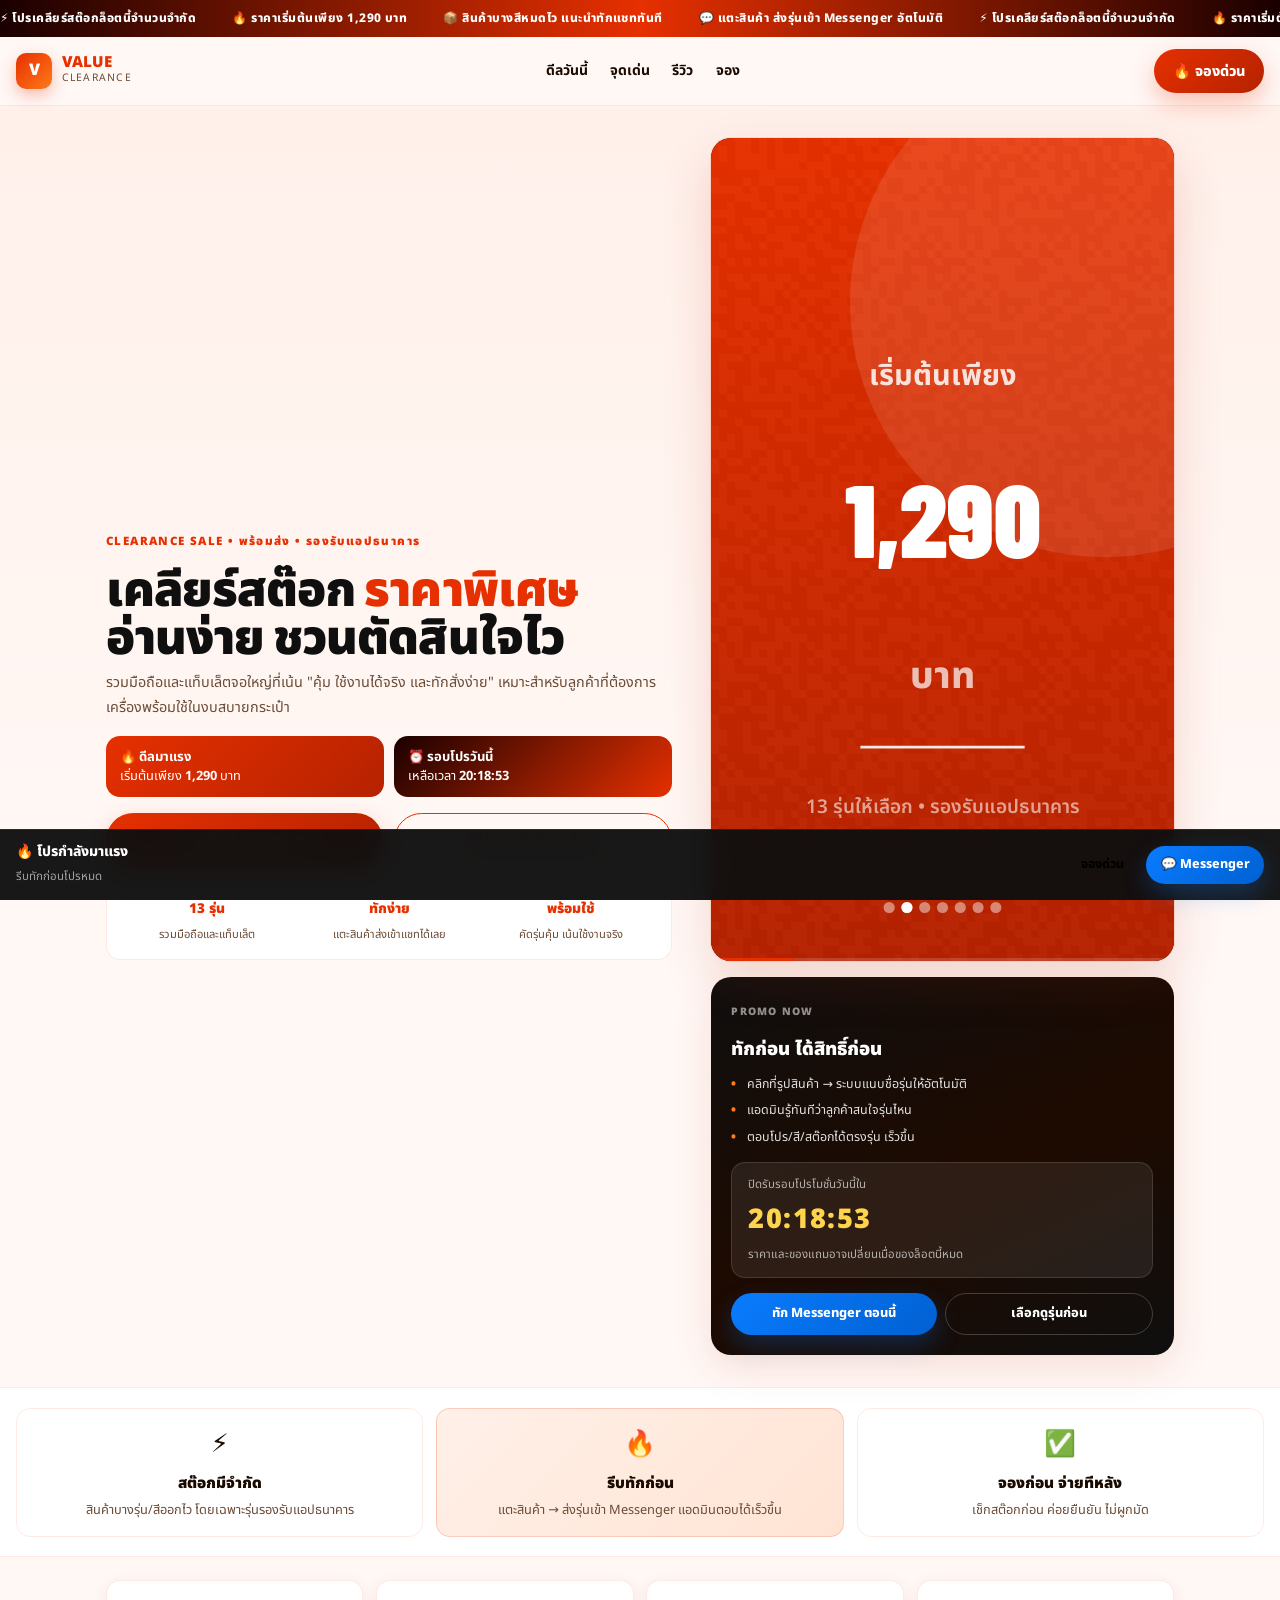
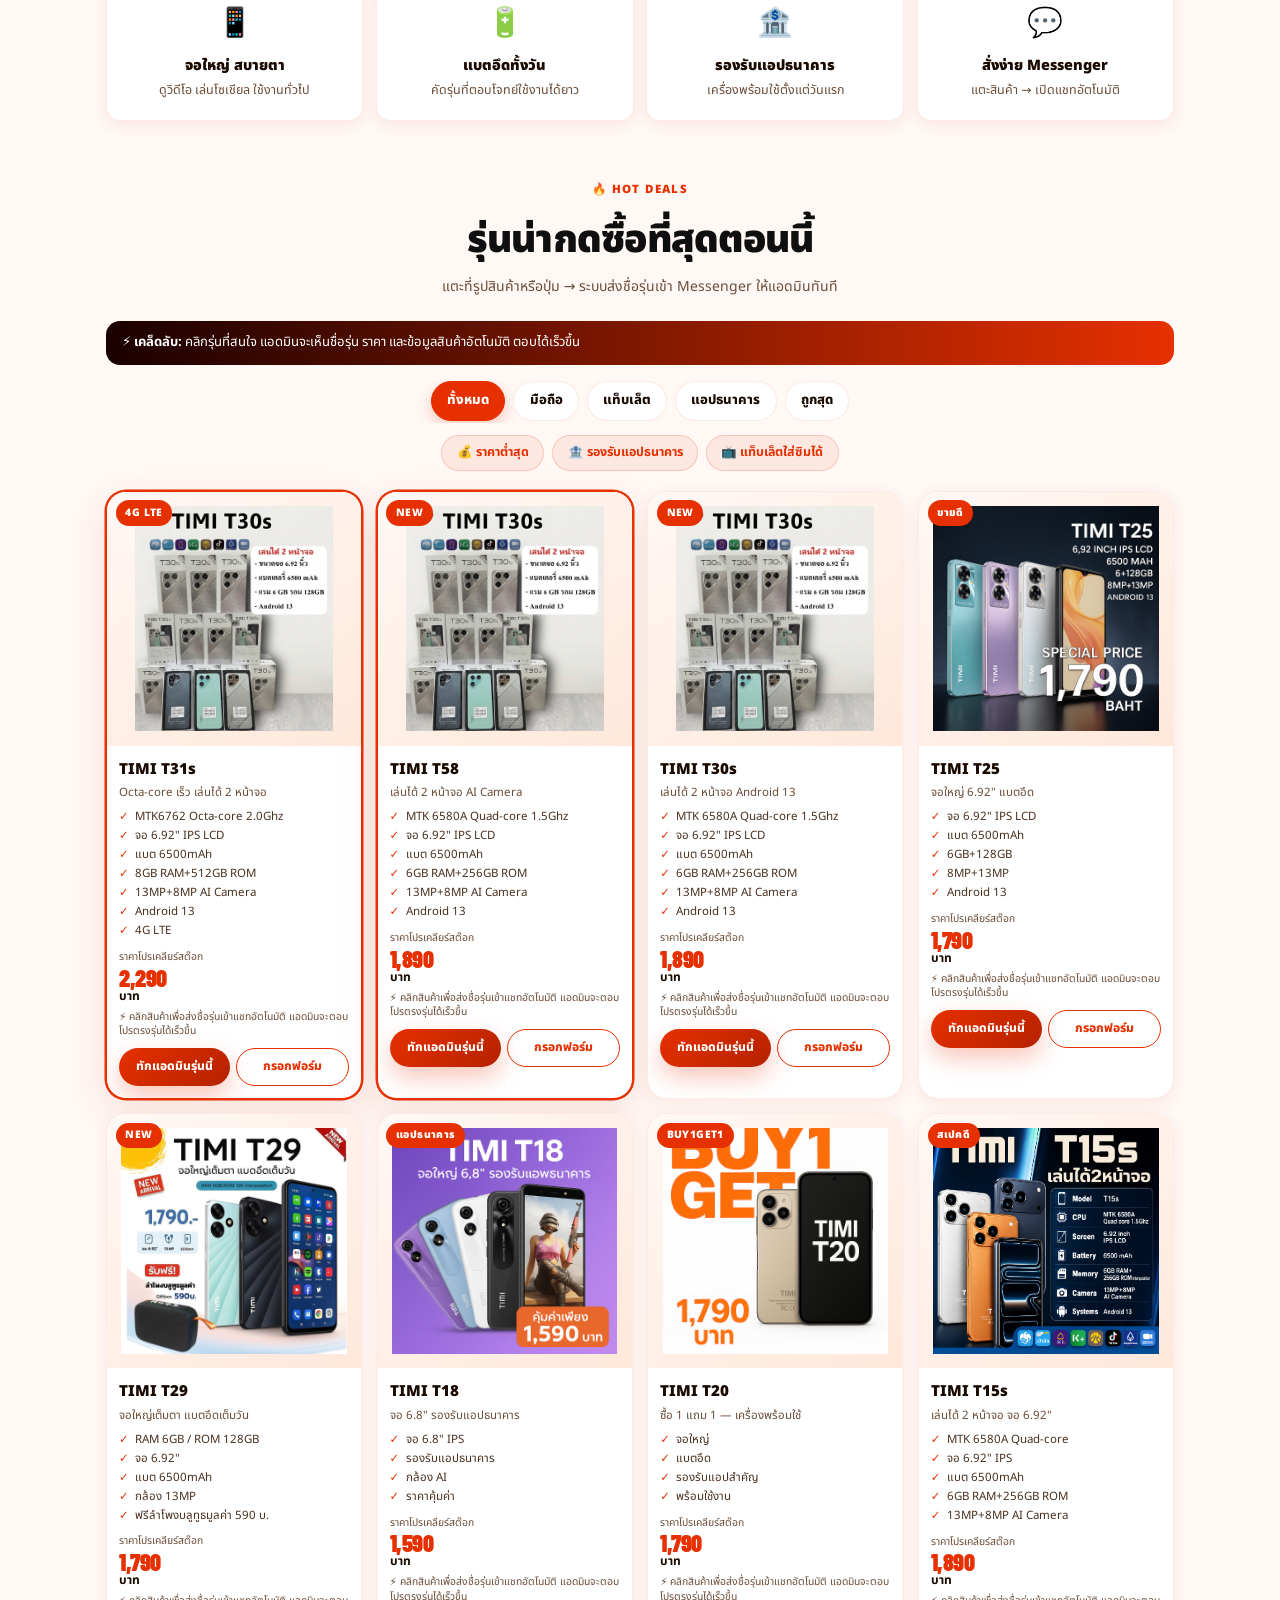
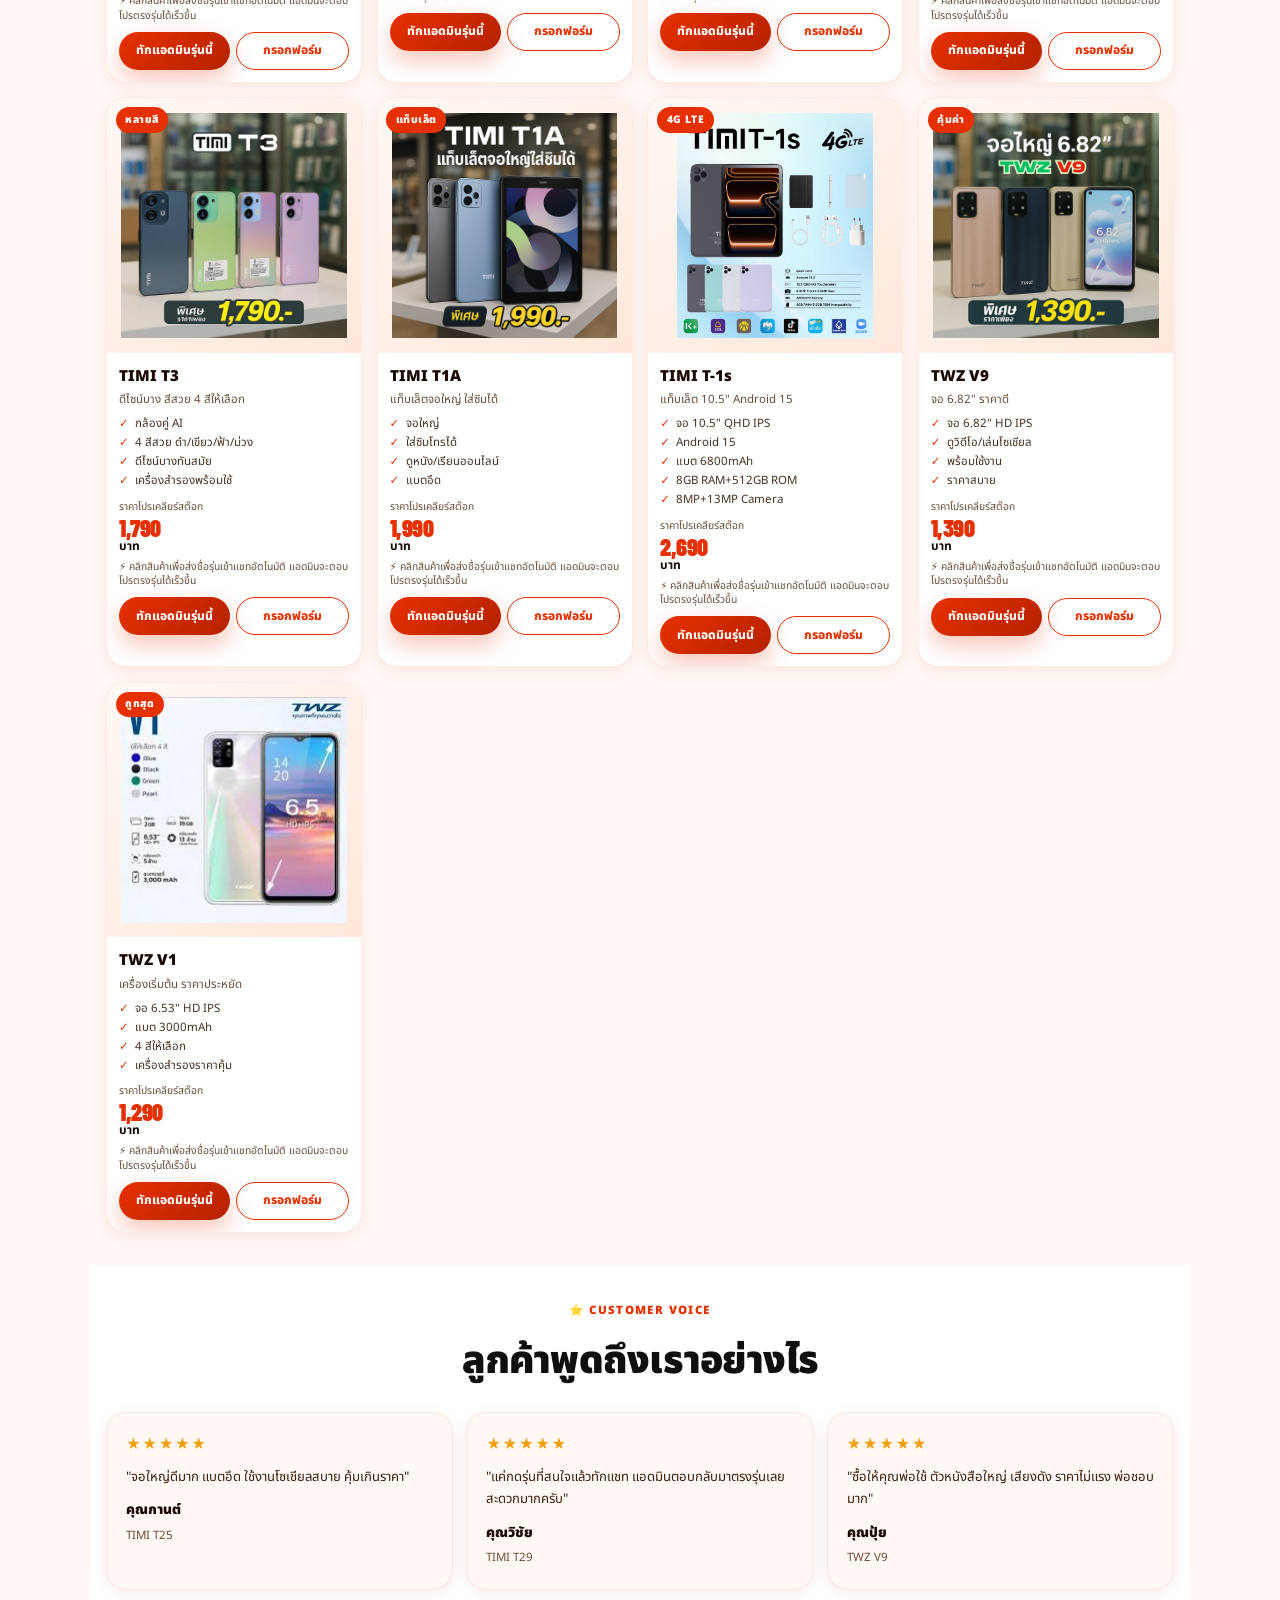
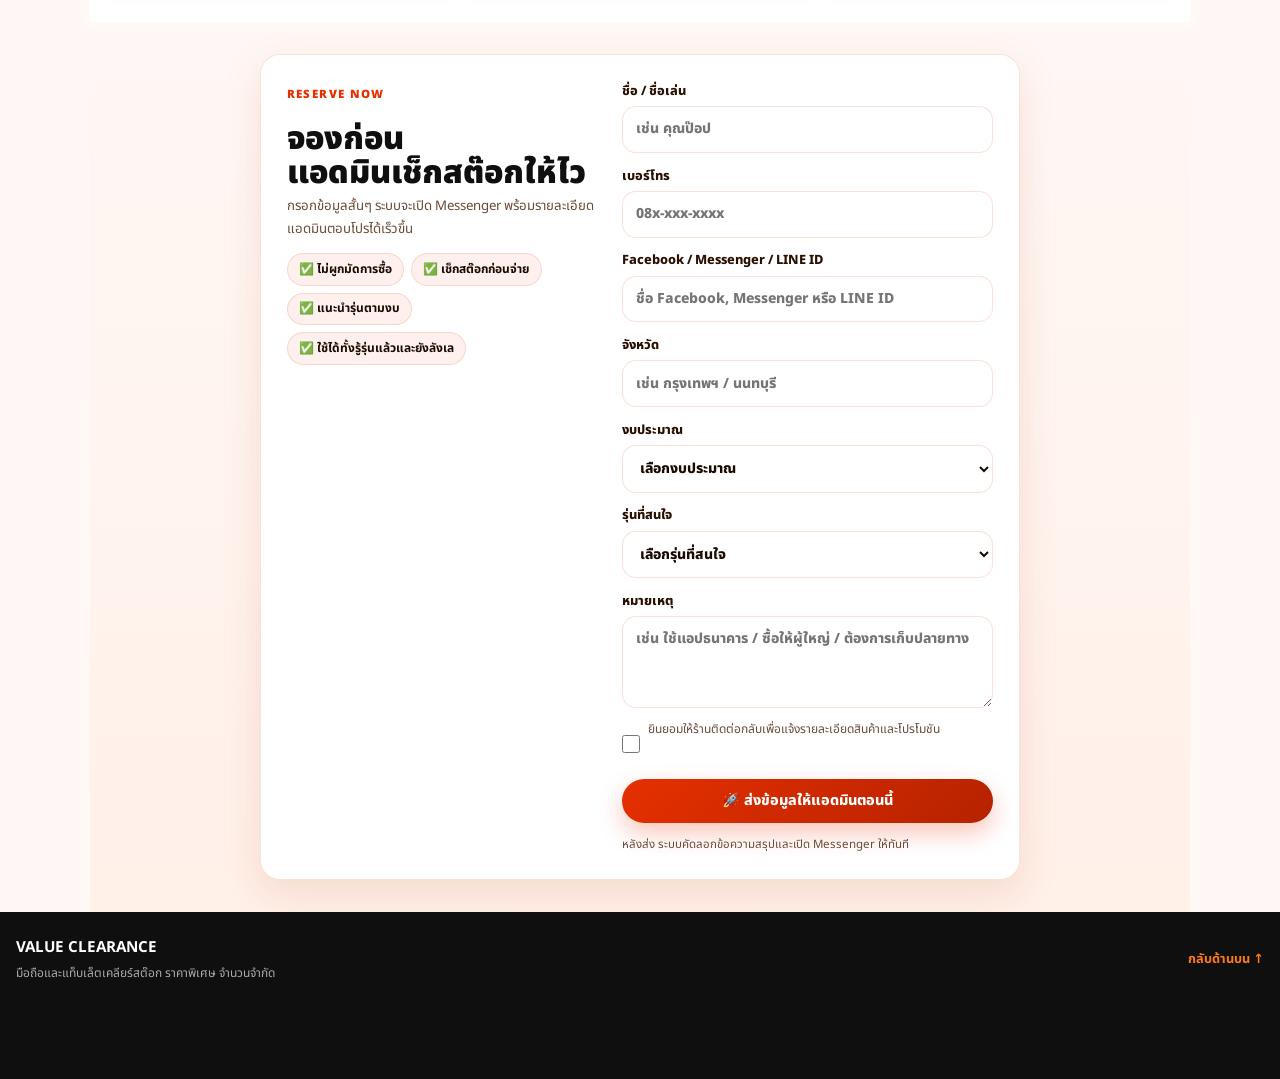
==== commit 46aafe15: "Fix TIMI v5 product subtitles" ====
--- a/timi-clearance-v5/index.html
+++ b/timi-clearance-v5/index.html
@@ -1085,7 +1085,7 @@
         <button class="product-title-link" data-chat-product="${product.id}" data-channel="preferred" aria-label="ส่งข้อมูล ${product.name} ให้แอดมิน">
           ${product.name}
         </button>
-        <p class="subtitle">${product.subtitle}</p>
+        <p class="subtitle">${product.sub}</p>
         <ul class="specs">
           ${product.specs.map(spec => `<li>${spec}</li>`).join("")}
         </ul>
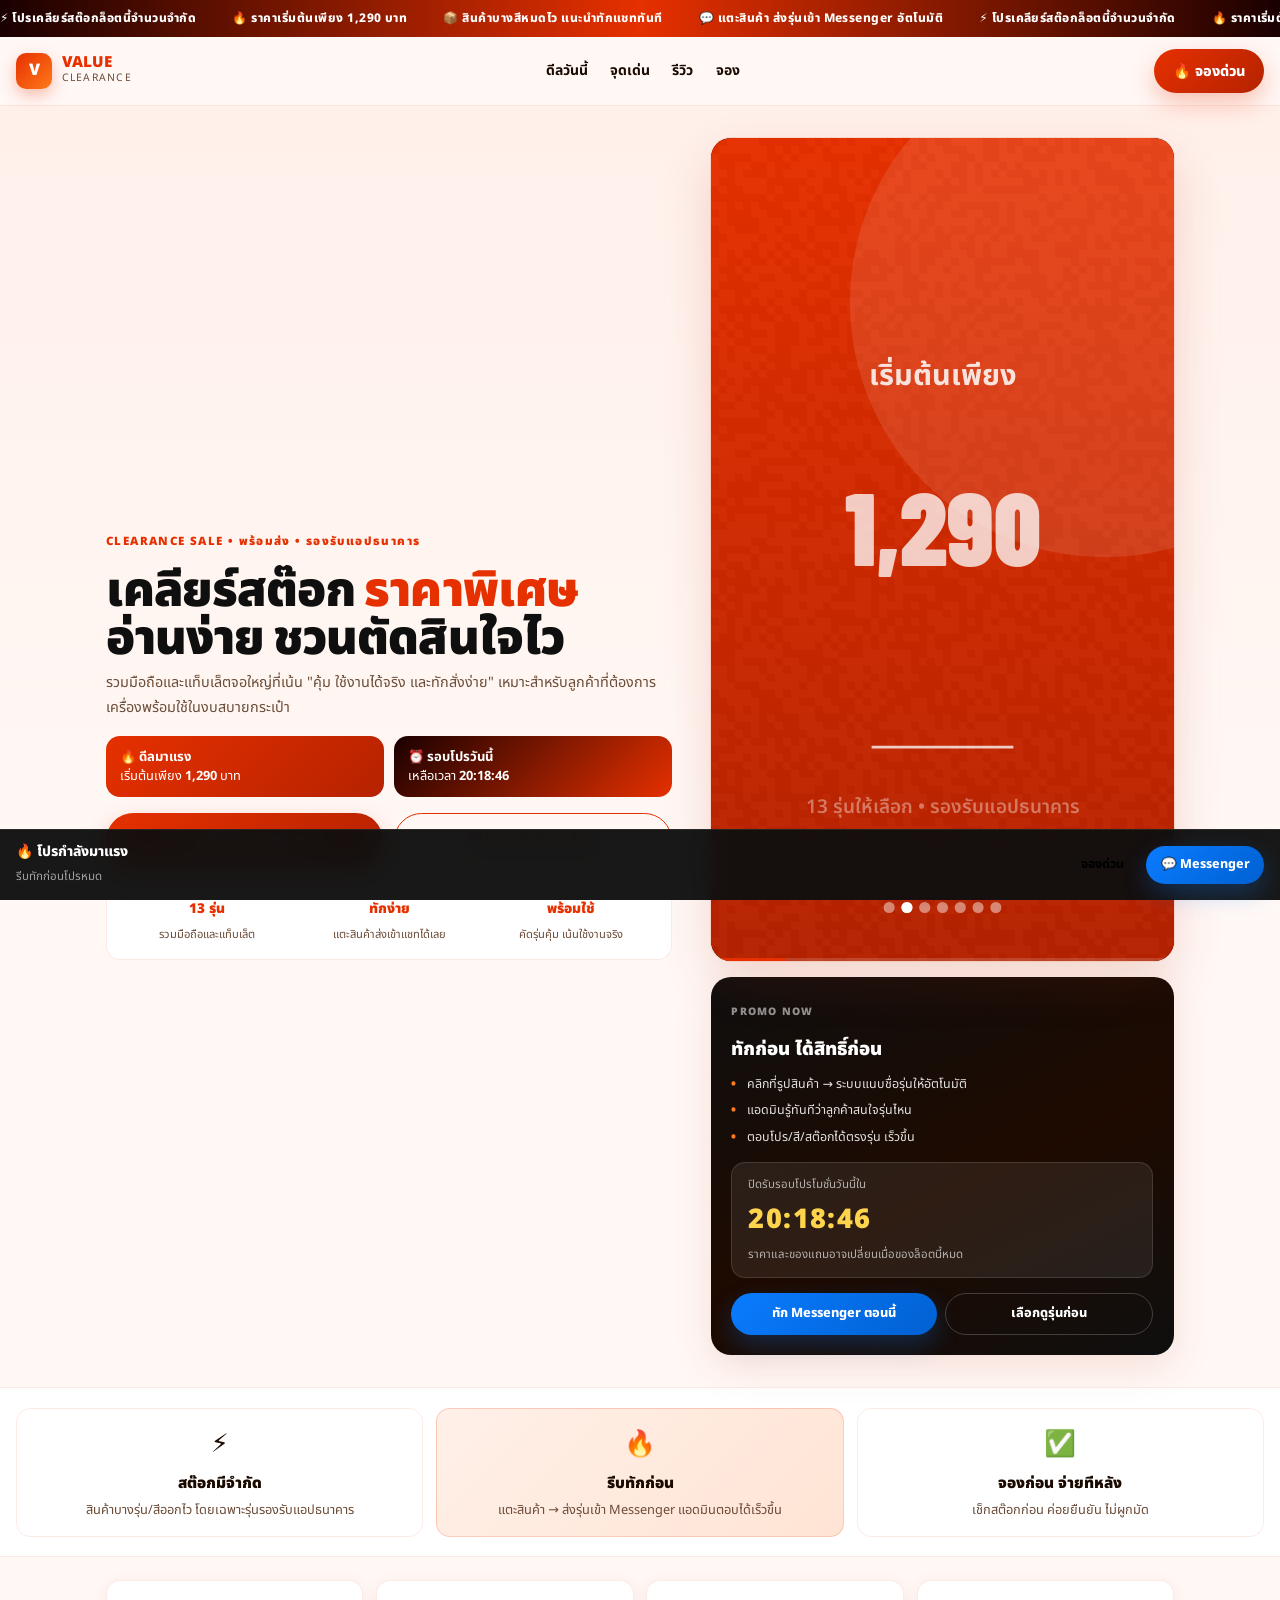
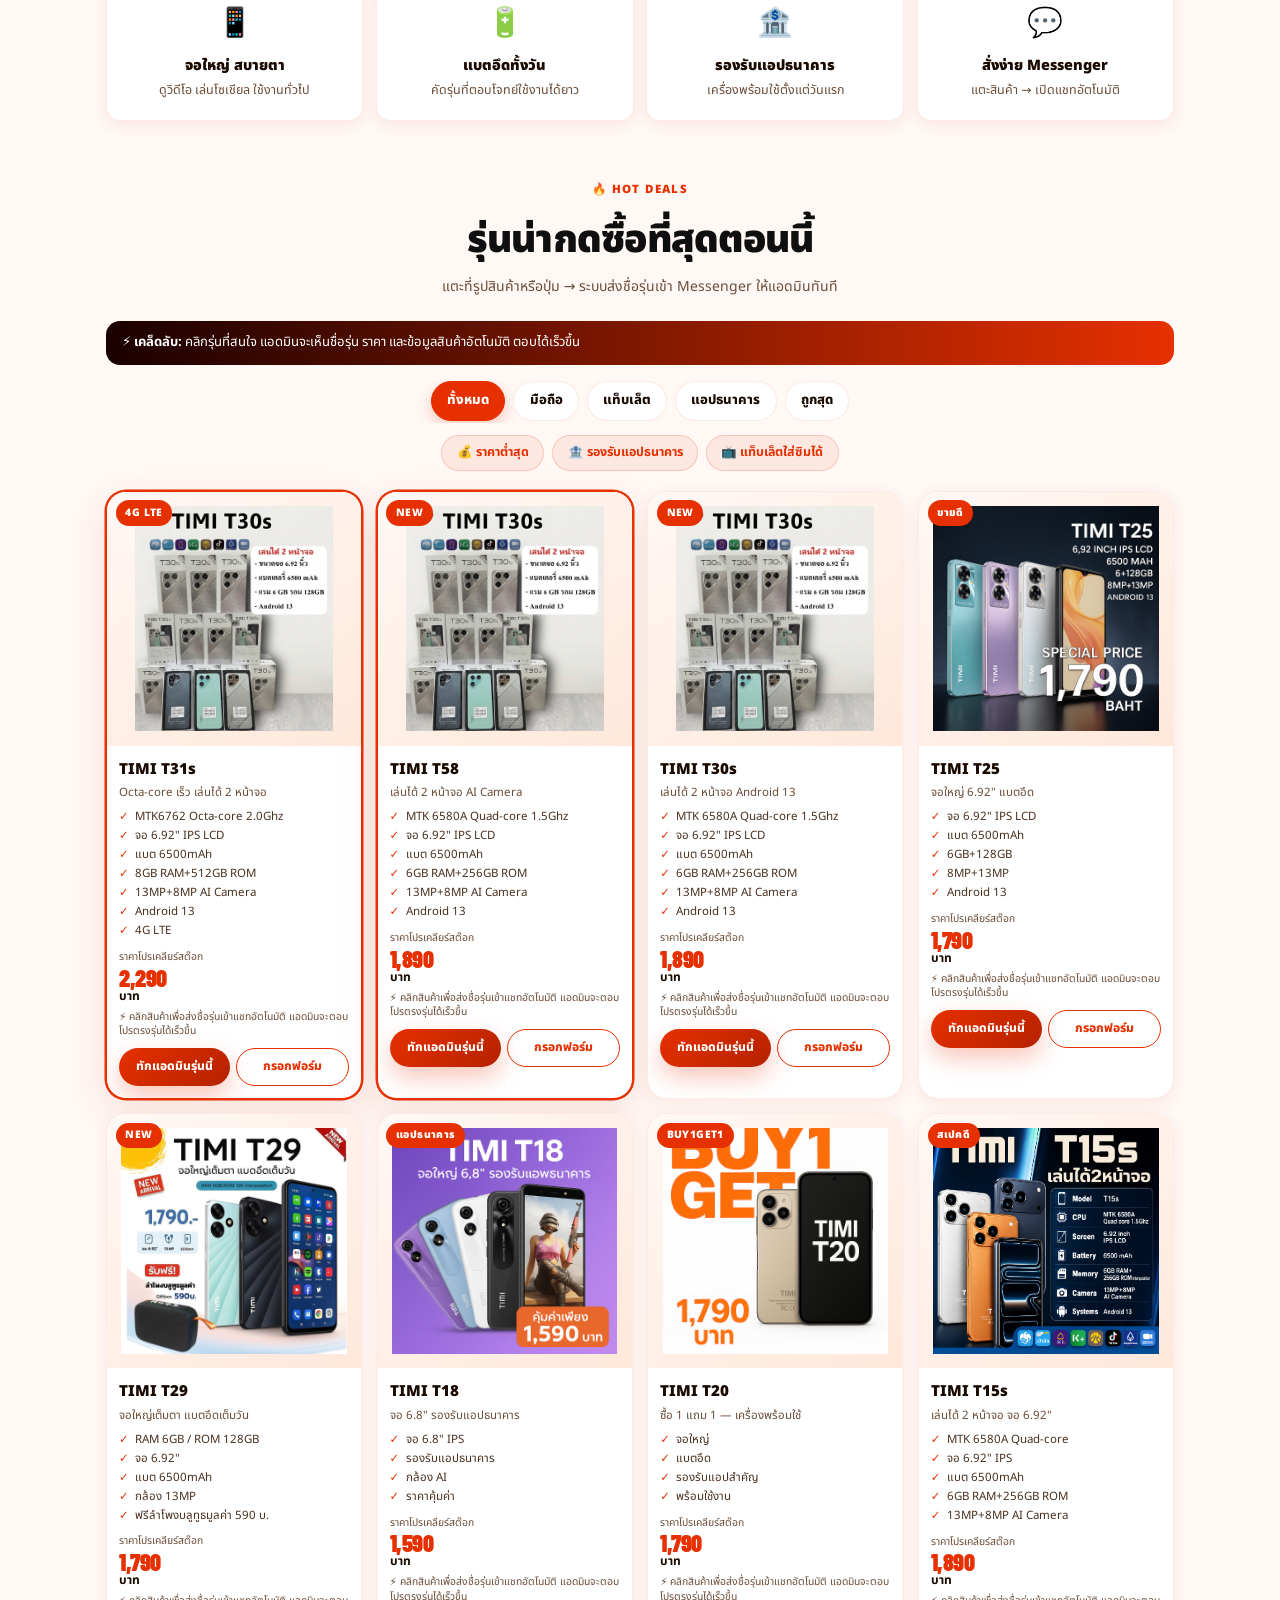
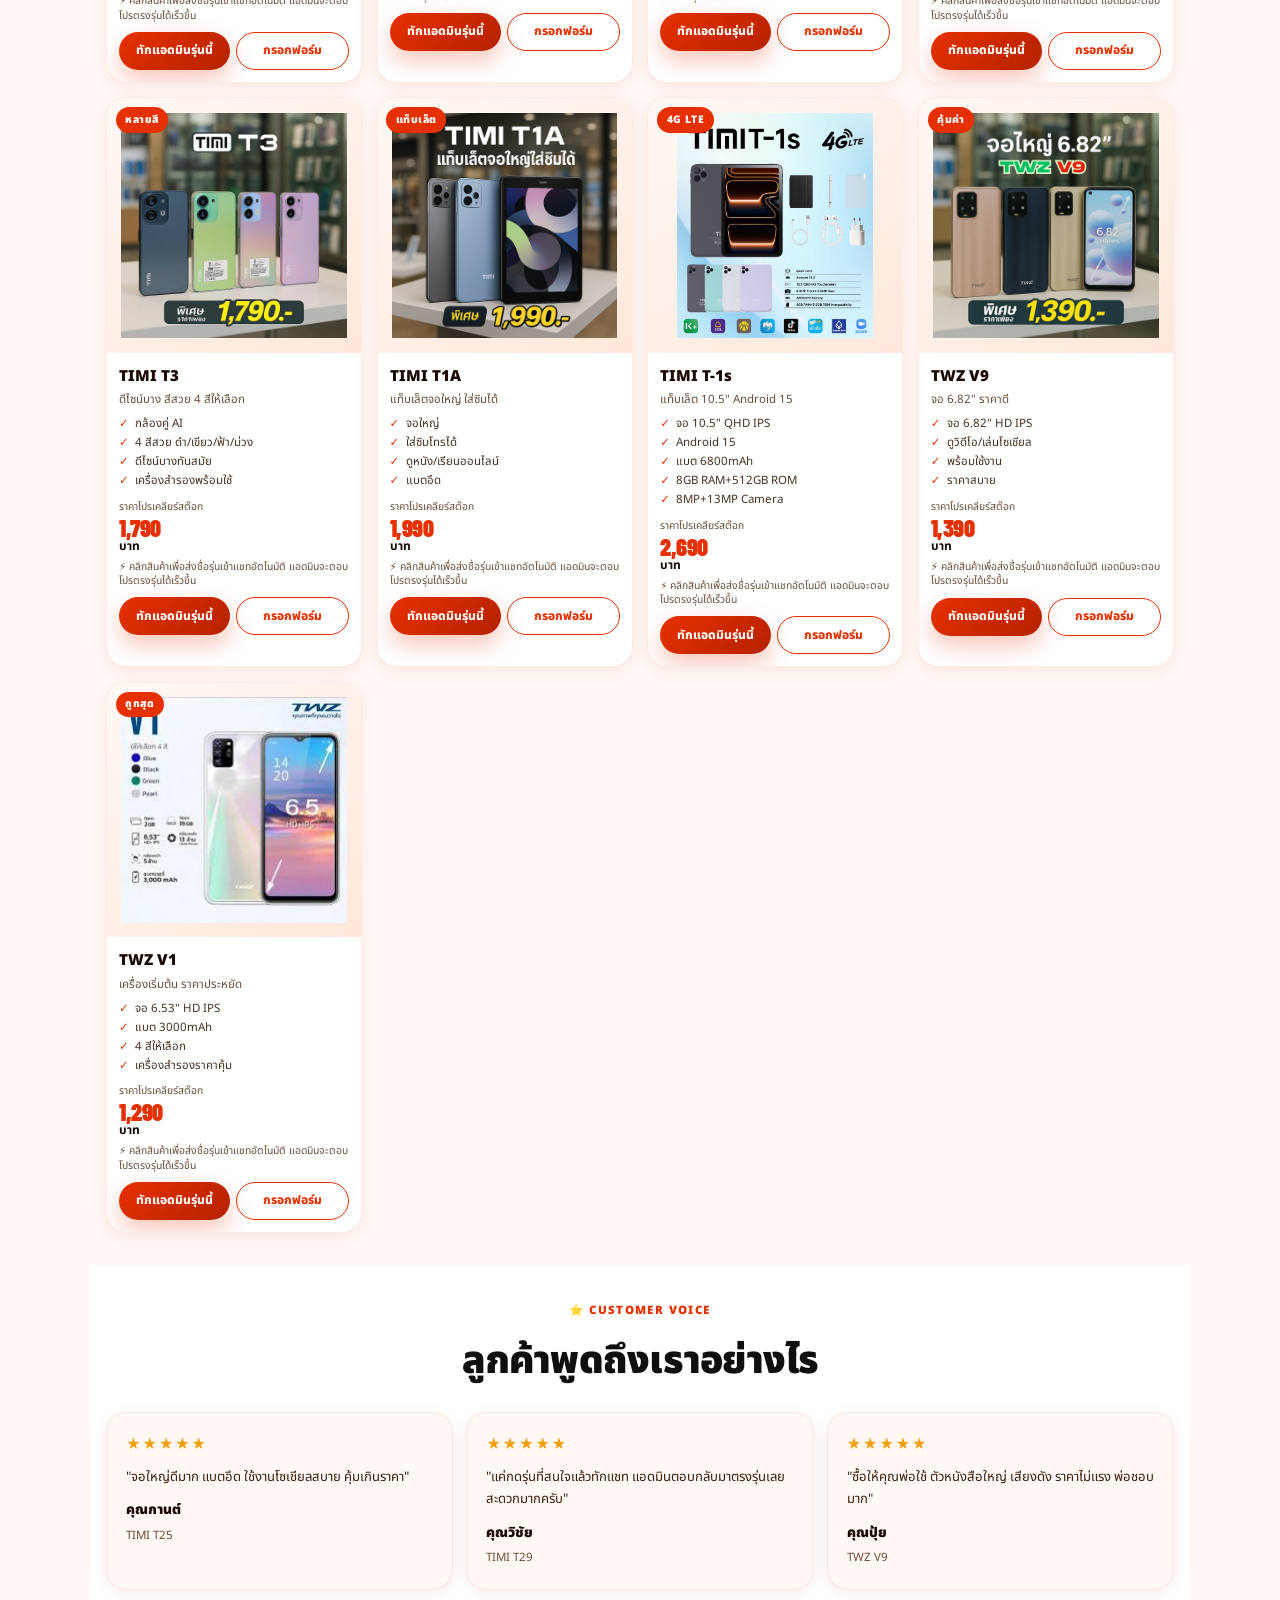
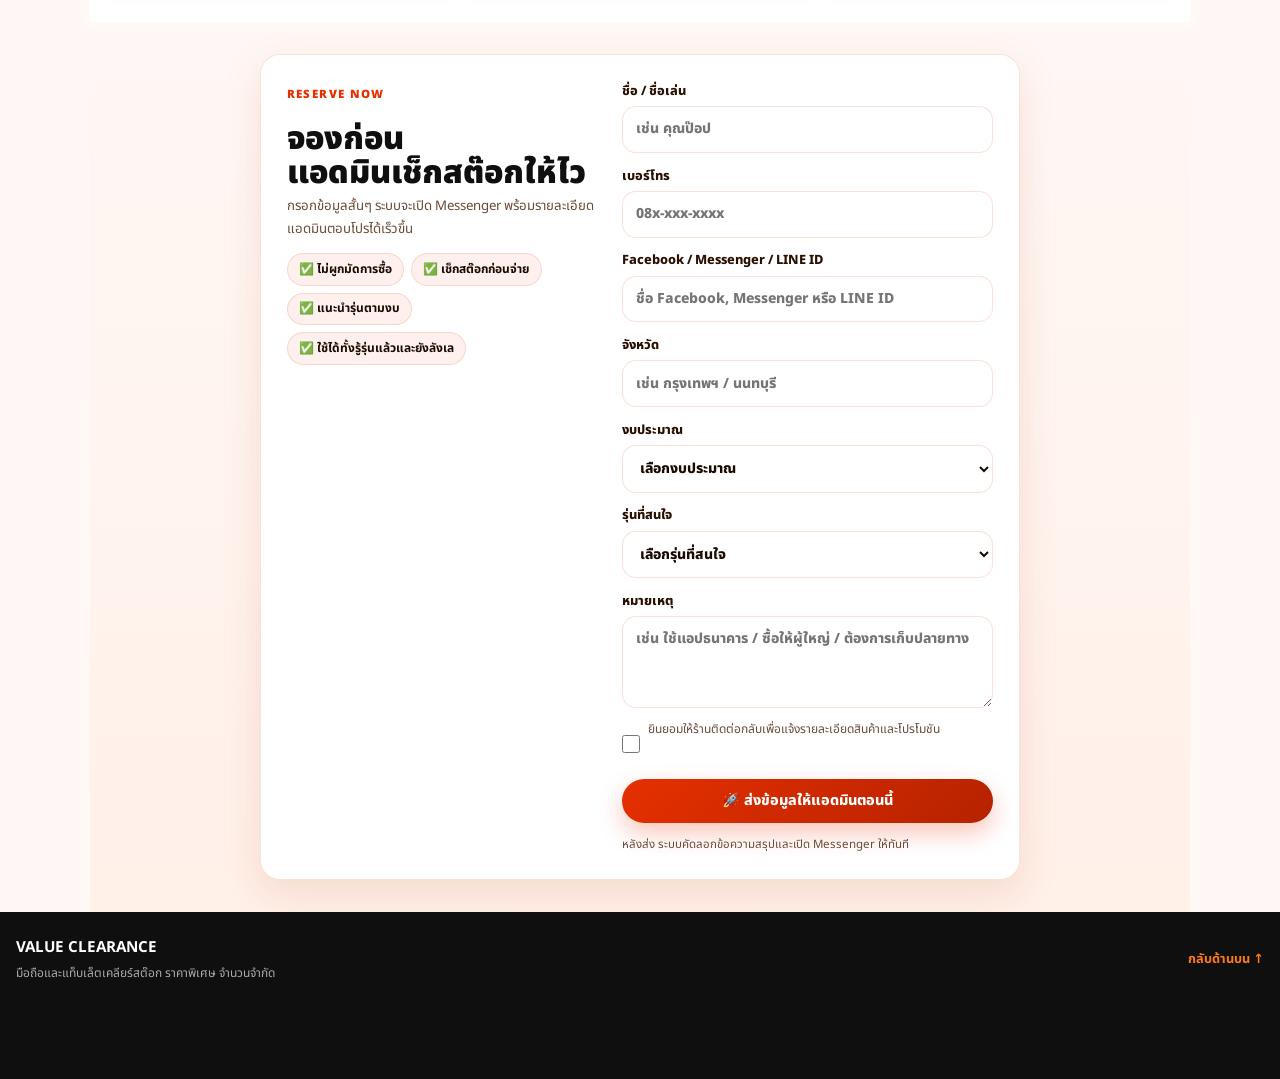
==== commit fcdb70b8: "Configure Meta Pixel ID for v5 page" ====
--- a/timi-clearance-v5/index.html
+++ b/timi-clearance-v5/index.html
@@ -30,7 +30,7 @@
      messengerPageIdOrUsername: "170306732996781"
 
   2) Meta Pixel:
-     facebookPixelId: "วาง Pixel ID ที่นี่"
+     facebookPixelId: "2148830368772020"
 
   3) Google Sheets:
      googleSheetsUrl: "วาง URL ของ Google Apps Script Web App ที่นี่"
@@ -56,8 +56,8 @@
   messengerPageIdOrUsername: "170306732996781",
 
   phone: "YOUR_PHONE_NUMBER",
-  // TODO: รอใส่ Pixel ID จาก Meta Events Manager (Chrome session ปัจจุบันยังเปิด Events Manager ไม่สำเร็จ)
-  facebookPixelId: "",
+  // [Meta Pixel] Pixel ID จาก Meta Events Manager: พิกเซลของ Akharawat Vej
+  facebookPixelId: "2148830368772020",
 
   // [Messenger Automation] true = คัดลอกข้อความสรุปไว้ให้ลูกค้าวางใน Messenger เพราะ m.me ไม่รองรับ prefill ข้อความยาวโดยตรง
   autoCopyMessage: true,
